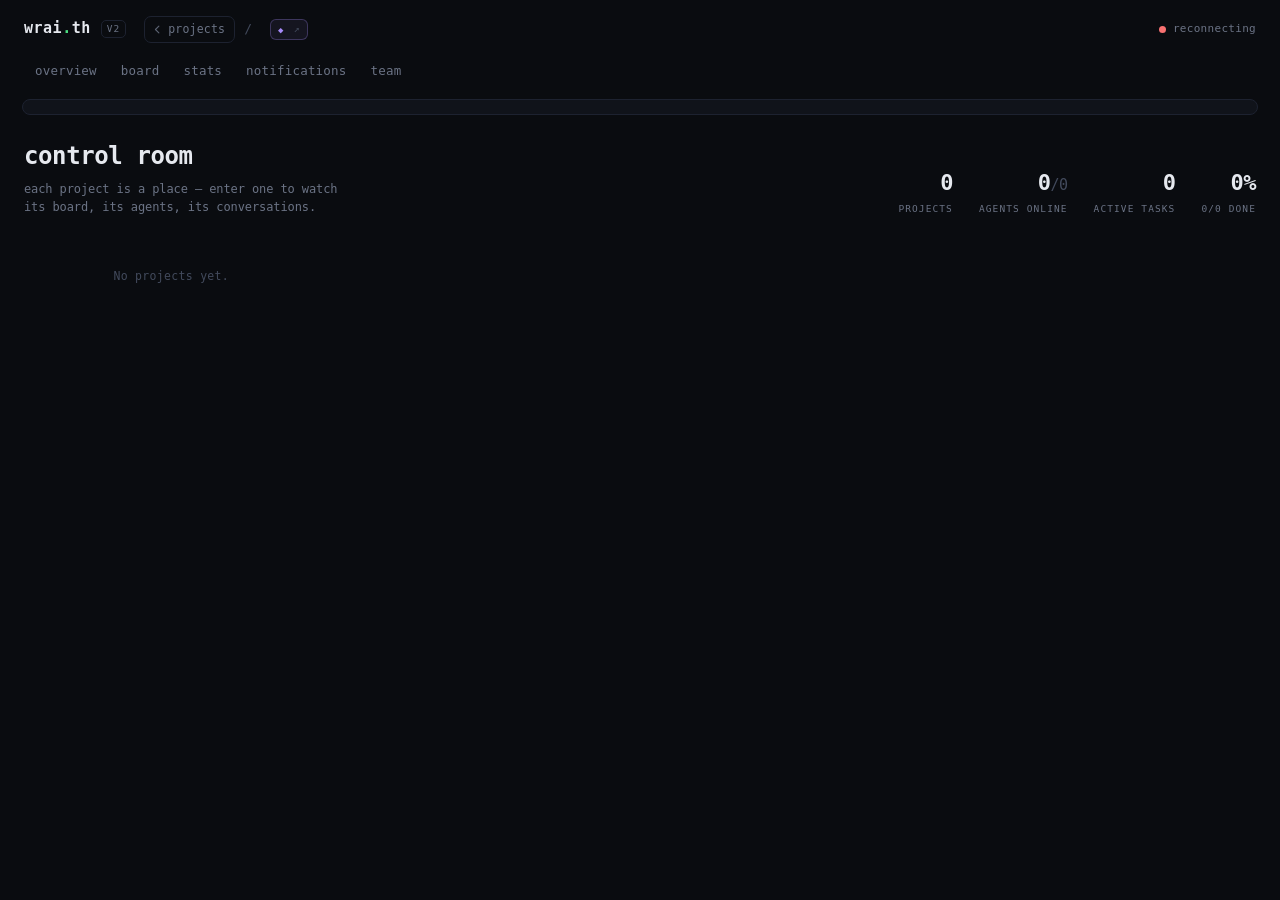
==== internal/web/static/v2/index.html @ 0fec6ef9 "feat(v2): project-as-container nav, Linear status strip & the message cinema (phase 3) Reincarnate t" ====
<!doctype html>
<html lang="en">
<head>
  <meta charset="utf-8" />
  <meta name="viewport" content="width=device-width, initial-scale=1" />
  <title>wrai.th · v2</title>
  <link rel="stylesheet" href="./v2.css" />
</head>
<body data-scope="home">
  <div class="app">
    <!-- Header -->
    <header class="hdr">
      <div class="hdr-left">
        <a class="wordmark-link" href="#/" aria-label="Project home">
          <span class="wordmark">wrai<span class="dot">.</span>th</span>
        </a>
        <span class="ver">v2</span>

        <!-- project identity (project scope only) -->
        <div class="proj-id" id="projId" hidden>
          <a class="back-chip" href="#/" aria-label="Back to all projects">
            <svg viewBox="0 0 16 16" width="11" height="11" aria-hidden="true"><path d="M10 3 5 8l5 5" fill="none" stroke="currentColor" stroke-width="1.6" stroke-linecap="round" stroke-linejoin="round"/></svg>
            projects
          </a>
          <span class="proj-sep" aria-hidden="true">/</span>
          <span class="proj-id-name" id="projIdName"></span>
          <a class="linear-badge" id="projLinearBadge" hidden target="_blank" rel="noopener" title="Mirrored from Linear — open Linear">
            <span class="lin-diamond" aria-hidden="true">◆</span><span class="lin-team" id="projLinearTeam"></span>
            <span class="lin-arrow" aria-hidden="true">↗</span>
          </a>
        </div>
      </div>
      <div class="hdr-right">
        <span class="live" id="liveStatus" data-state="connecting">
          <span class="live-dot"></span><span class="live-label" id="liveLabel">connecting</span>
        </span>
      </div>
    </header>

    <!-- per-project tabs (project scope only) -->
    <nav class="proj-tabs" id="projTabs" hidden aria-label="Project sections">
      <a class="tab" data-route="overview">overview</a>
      <a class="tab" data-route="board">board</a>
      <a class="tab" data-route="stats">stats</a>
      <a class="tab" data-route="notifications">notifications</a>
      <a class="tab tab-team" data-route="team">team<span class="tab-pulse" aria-hidden="true"></span></a>
    </nav>

    <!-- Linear connector strip (mirror project only) -->
    <div class="linear-strip" id="linearStrip" hidden role="status" aria-label="Linear connector status"></div>

    <main class="view" id="view">
      <!-- ============ PROJECT HOME ============ -->
      <section class="page page-home" data-page="home">
        <div class="home-hero">
          <div class="home-hero-text">
            <h1 class="home-title">control room</h1>
            <p class="home-sub">each project is a place — enter one to watch its board, its agents, its conversations.</p>
          </div>
          <div class="home-agg" id="homeAgg" aria-label="All-projects summary"></div>
        </div>
        <div class="bento" id="bento" aria-label="Projects"></div>
      </section>

      <!-- ============ OVERVIEW ============ -->
      <section class="page main" data-page="overview">
        <section class="kpis" id="kpis" aria-label="Key metrics">
          <article class="card kpi" data-skel><span class="kpi-label">tasks done</span><span class="kpi-num">—</span><span class="kpi-sub"></span><svg class="kpi-spark" viewBox="0 0 100 28" preserveAspectRatio="none" aria-hidden="true"></svg></article>
          <article class="card kpi" data-skel><span class="kpi-label">in progress</span><span class="kpi-num">—</span><span class="kpi-sub"></span></article>
          <article class="card kpi" data-skel><span class="kpi-label">blocked</span><span class="kpi-num">—</span><span class="kpi-sub"></span></article>
          <article class="card kpi" data-skel><span class="kpi-label">tokens · 24h</span><span class="kpi-num">—</span><span class="kpi-sub"></span></article>
        </section>

        <section class="card dist" id="dist" aria-label="Status distribution" data-skel>
          <div class="card-head"><span class="card-label">status distribution</span><span class="card-meta" id="distTotal"></span></div>
          <div class="distbar" id="distBar"></div>
          <div class="legend" id="distLegend"></div>
        </section>

        <section class="zone">
          <article class="card load" id="loadCard" aria-label="Agent load" data-skel>
            <div class="card-head"><span class="card-label">agent load</span><span class="card-meta" id="loadMeta"></span></div>
            <div class="load-body" id="loadBody"></div>
          </article>
          <article class="card feed" id="feedCard" aria-label="Activity feed">
            <div class="card-head"><span class="card-label">activity</span><span class="card-meta" id="feedMeta">live</span></div>
            <div class="feed-body" id="feedBody"></div>
          </article>
        </section>
      </section>

      <!-- ============ BOARD ============ -->
      <section class="page" data-page="board" hidden>
        <div class="board-bar">
          <div class="distbar board-dist" id="boardDist" aria-label="Status distribution"></div>
          <div class="board-controls">
            <div class="cycle-filter" id="cycleFilter" hidden></div>
            <span class="board-mode" id="boardMode"></span>
          </div>
        </div>
        <div class="board" id="board" aria-label="Kanban board"></div>
      </section>

      <!-- ============ STATS ============ -->
      <section class="page main" data-page="stats" hidden>
        <div class="stats-head">
          <div class="cycle-filter" id="statsCycleFilter" hidden></div>
        </div>
        <section class="kpis" id="statKpis" aria-label="Key metrics"></section>
        <section class="zone">
          <article class="card" id="cardThroughput" aria-label="Throughput"></article>
          <article class="card" id="cardBurndown" aria-label="Burndown"></article>
        </section>
        <section class="zone">
          <article class="card" id="cardTimeState" aria-label="Time in state"></article>
          <article class="card" id="cardPerAgent" aria-label="Per agent"></article>
        </section>
        <section class="card" id="cardBlocked" aria-label="Currently blocked"></section>
      </section>

      <!-- ============ NOTIFICATIONS ============ -->
      <section class="page main" data-page="notifications" hidden>
        <article class="card" id="rulesCard" aria-label="Notification rules">
          <div class="card-head"><span class="card-label">notification rules</span><span class="card-meta" id="rulesMeta"></span></div>
          <div class="rules-body" id="rulesBody"></div>
        </article>
        <article class="card" id="deliveriesCard" aria-label="Delivery log">
          <div class="card-head"><span class="card-label">delivery log</span><span class="card-meta" id="deliveriesMeta"></span></div>
          <div class="deliveries-body" id="deliveriesBody"></div>
        </article>
      </section>

      <!-- ============ TEAM · MESSAGE CINEMA ============ -->
      <section class="page page-team" data-page="team" hidden>
        <div class="cinema">
          <div class="stage" id="stage" aria-label="Agent constellation">
            <svg class="stage-wires" id="stageWires" aria-hidden="true" preserveAspectRatio="none">
              <defs>
                <filter id="cometGlow" x="-60%" y="-60%" width="220%" height="220%">
                  <feGaussianBlur stdDeviation="2.2" result="b" />
                  <feMerge><feMergeNode in="b" /><feMergeNode in="SourceGraphic" /></feMerge>
                </filter>
              </defs>
              <g class="stage-links" id="stageLinks"></g>
              <g class="stage-pulses" id="stagePulses"></g>
            </svg>
            <div class="stage-nodes" id="stageNodes"></div>
            <div class="stage-captions" id="stageCaptions" aria-hidden="true"></div>
            <div class="stage-empty" id="stageEmpty" hidden></div>
          </div>
          <aside class="transcript" id="transcript" aria-label="Live transcript">
            <div class="card-head">
              <span class="card-label">transcript</span>
              <span class="card-meta" id="transcriptMeta">live</span>
            </div>
            <div class="transcript-body" id="transcriptBody"></div>
          </aside>
        </div>
      </section>
    </main>
  </div>

  <!-- Slide-over (board card detail) -->
  <div class="sheet-scrim" id="sheetScrim" hidden></div>
  <aside class="sheet" id="sheet" hidden aria-label="Task detail" role="dialog" aria-modal="true"></aside>

  <script type="module" src="./v2.js"></script>
</body>
</html>
---- internal/web/static/v2/v2.css ----
:root {
  --bg: #0a0c10;
  --bg-card: #10131a;
  --bg-elev: #161a23;
  --border: #1d2230;
  --border-soft: #171b25;
  --text: #e6e9ef;
  --text-muted: #6b7385;
  --text-dim: #424a5c;
  --accent: #4ade80;
  --accent-dim: #2c5e44;
  --red: #f87171;
  --amber: #fbbf24;
  --blue: #60a5fa;
  --violet: #a78bfa;
  --slate: #3a4252;
  --radius: 10px;
  --radius-sm: 7px;
  --pad: 18px;
  --mono: ui-monospace, "SF Mono", "JetBrains Mono", "Menlo", "Cascadia Code", monospace;
}

* { box-sizing: border-box; }
html, body { margin: 0; padding: 0; }
body {
  background: var(--bg);
  color: var(--text);
  font-family: var(--mono);
  font-size: 13px;
  line-height: 1.45;
  -webkit-font-smoothing: antialiased;
  letter-spacing: -0.1px;
}
button { font-family: inherit; }

.app { max-width: 1320px; margin: 0 auto; padding: 0 22px 64px; }

/* ---------- Header ---------- */
.hdr {
  display: flex; align-items: center; justify-content: space-between;
  gap: 16px; padding: 16px 2px 18px; flex-wrap: wrap;
}
.hdr-left { display: flex; align-items: center; gap: 18px; min-width: 0; }
.wordmark { font-size: 15px; font-weight: 600; letter-spacing: 0.5px; color: var(--text); }
.wordmark .dot { color: var(--accent); }
.ver {
  font-size: 9.5px; letter-spacing: 1px; text-transform: uppercase;
  color: var(--text-muted); border: 1px solid var(--border);
  padding: 1px 5px; border-radius: 5px; margin-left: -8px;
}
.tabs { display: flex; align-items: center; gap: 2px; margin-left: 6px; }
.tab {
  background: none; border: 0; color: var(--text-muted);
  font-size: 12.5px; padding: 5px 11px; border-radius: 7px; cursor: pointer;
  letter-spacing: 0.2px; transition: color .15s, background .15s;
  position: relative; text-decoration: none; display: inline-block;
}
.tab:hover:not(:disabled) { color: var(--text); }
.tab.is-active { color: var(--text); background: var(--bg-elev); box-shadow: inset 0 0 0 1px var(--border); }
.tab.is-soon { color: var(--text-dim); cursor: default; }
.soon {
  font-size: 7.5px; letter-spacing: 0.5px; text-transform: uppercase;
  vertical-align: super; margin-left: 4px; color: var(--text-dim);
  border: 1px solid var(--border-soft); border-radius: 4px; padding: 0 3px;
}
.hdr-right { display: flex; align-items: center; gap: 14px; }
.live { display: inline-flex; align-items: center; gap: 7px; font-size: 11px; color: var(--text-muted); letter-spacing: 0.3px; }
.live-dot { width: 7px; height: 7px; border-radius: 50%; background: var(--text-dim); }
.live[data-state="live"] .live-dot { background: var(--accent); box-shadow: 0 0 0 3px rgba(74,222,128,.14); animation: pulse 2.4s ease-in-out infinite; }
.live[data-state="connecting"] .live-dot { background: var(--amber); }
.live[data-state="down"] .live-dot { background: var(--red); }
@keyframes pulse { 50% { opacity: .55; } }
.proj select {
  background: var(--bg-card); color: var(--text); border: 1px solid var(--border);
  border-radius: 7px; padding: 6px 28px 6px 10px; font-size: 12px; font-family: inherit;
  letter-spacing: 0.2px; cursor: pointer; appearance: none;
  background-image: url("data:image/svg+xml;utf8,<svg xmlns='http://www.w3.org/2000/svg' width='10' height='10' viewBox='0 0 10 10'><path d='M2 3.5L5 6.5L8 3.5' stroke='%236b7385' stroke-width='1.3' fill='none'/></svg>");
  background-repeat: no-repeat; background-position: right 9px center;
}
.proj select:focus { outline: none; border-color: var(--accent-dim); }

/* ---------- Cards / grid ---------- */
.main { display: flex; flex-direction: column; gap: 16px; }
.card {
  background: var(--bg-card); border: 1px solid var(--border);
  border-radius: var(--radius); padding: var(--pad);
}
.card-head { display: flex; align-items: baseline; justify-content: space-between; margin-bottom: 14px; }
.card-label, .kpi-label {
  font-size: 10px; letter-spacing: 1.4px; text-transform: uppercase; color: var(--text-muted);
}
.card-meta { font-size: 10.5px; color: var(--text-dim); letter-spacing: 0.4px; }

.kpis { display: grid; grid-template-columns: repeat(4, 1fr); gap: 14px; }
.kpi { display: flex; flex-direction: column; gap: 6px; position: relative; min-height: 104px; overflow: hidden; }
.kpi-num { font-size: 34px; line-height: 1; font-weight: 600; color: var(--text); letter-spacing: -1px; margin-top: 4px; }
.kpi-sub { font-size: 11px; color: var(--text-muted); letter-spacing: 0.2px; }
.kpi-sub .up { color: var(--accent); }
.kpi-spark { position: absolute; right: 14px; bottom: 14px; width: 86px; height: 26px; opacity: .9; }

/* ---------- Distribution ---------- */
.distbar { display: flex; height: 12px; border-radius: 6px; overflow: hidden; background: var(--bg-elev); }
.distbar i { display: block; height: 100%; transition: width .5s ease; }
.legend { display: flex; flex-wrap: wrap; gap: 16px 22px; margin-top: 16px; }
.legend span { display: inline-flex; align-items: center; gap: 7px; font-size: 11.5px; color: var(--text-muted); }
.legend b { color: var(--text); font-weight: 600; }
.legend .ld { width: 8px; height: 8px; border-radius: 2px; }

/* ---------- Zone ---------- */
.zone { display: grid; grid-template-columns: 1fr 1.05fr; gap: 16px; align-items: start; }

/* Agent load table */
.load-body { display: flex; flex-direction: column; }
.load-row { display: grid; grid-template-columns: 26px 1fr 64px; align-items: center; gap: 11px; padding: 9px 0; border-top: 1px solid var(--border-soft); }
.load-row:first-child { border-top: 0; }
.load-row.idle { opacity: .42; }
.avatar { width: 24px; height: 24px; border-radius: 6px; display: grid; place-items: center; font-size: 11px; font-weight: 600; color: #0a0c10; }
.load-name { min-width: 0; display: flex; flex-direction: column; gap: 4px; }
.load-name .nm { font-size: 12.5px; color: var(--text); white-space: nowrap; overflow: hidden; text-overflow: ellipsis; }
.load-track { height: 5px; border-radius: 3px; background: var(--bg-elev); overflow: hidden; display: flex; }
.load-track i { height: 100%; }
.load-track .b-claim { background: var(--blue); }
.load-track .b-block { background: var(--red); }
.load-stat { text-align: right; font-size: 11px; color: var(--text-muted); }
.load-stat b { color: var(--text); }
.load-stat .blk { color: var(--red); }

/* Activity feed */
.feed-body { display: flex; flex-direction: column; max-height: 460px; overflow-y: auto; scrollbar-width: thin; scrollbar-color: var(--border) transparent; }
.day-head { font-size: 9.5px; letter-spacing: 1.2px; text-transform: uppercase; color: var(--text-dim); padding: 12px 0 6px; position: sticky; top: 0; background: var(--bg-card); }
.day-head:first-child { padding-top: 0; }
.ev-row { display: grid; grid-template-columns: 22px 1fr auto; align-items: center; gap: 10px; padding: 7px 0; }
.ev-disc { width: 20px; height: 20px; border-radius: 50%; display: grid; place-items: center; font-size: 10px; font-weight: 600; color: #0a0c10; }
.ev-text { min-width: 0; font-size: 12px; color: var(--text); overflow: hidden; text-overflow: ellipsis; white-space: nowrap; }
.ev-text .agt { color: var(--text-muted); }
.ev-text .lbl { color: var(--text); }
.ev-kind { color: var(--accent); }
.ev-ts { font-size: 10.5px; color: var(--text-dim); white-space: nowrap; }
.ev-row.flash { animation: flash 1.1s ease; }
@keyframes flash { from { background: rgba(74,222,128,.08); } to { background: transparent; } }

/* ---------- Empty / skeleton ---------- */
.empty { text-align: center; color: var(--text-dim); font-size: 11.5px; padding: 26px 0; letter-spacing: 0.3px; }
[data-skel] .kpi-num, [data-skel] .kpi-sub { color: transparent; }
.skel {
  background: linear-gradient(90deg, var(--bg-elev) 25%, #1c2230 50%, var(--bg-elev) 75%);
  background-size: 200% 100%; border-radius: 5px; animation: shimmer 1.3s linear infinite;
}
@keyframes shimmer { to { background-position: -200% 0; } }

/* ---------- Responsive ---------- */
@media (max-width: 1080px) {
  .kpis { grid-template-columns: repeat(2, 1fr); }
  .zone { grid-template-columns: 1fr; }
}
@media (max-width: 620px) {
  .kpis { grid-template-columns: 1fr; }
  .tabs { display: none; }
}
@media (prefers-reduced-motion: reduce) {
  *, .skel, .live[data-state="live"] .live-dot { animation: none !important; transition: none !important; }
}

/* ============================================================= *
 *  PHASE 2 — shared
 * ============================================================= */
.view { display: block; }
.page[hidden] { display: none; }
.text-dim { color: var(--text-dim); }
.cyc-pill {
  background: var(--bg-card); border: 1px solid var(--border); color: var(--text-muted);
  font-family: inherit; font-size: 11px; padding: 4px 9px; border-radius: 6px; cursor: pointer;
  letter-spacing: .2px; transition: color .15s, border-color .15s, background .15s;
}
.cyc-pill:hover { color: var(--text); border-color: var(--border-soft); }
.cyc-pill.on { color: var(--text); border-color: var(--accent-dim); background: var(--bg-elev); }
.cyc-pill b { color: var(--text-dim); font-weight: 600; margin-left: 2px; }
.cycle-filter { display: flex; flex-wrap: wrap; gap: 6px; }

/* ============================================================= *
 *  BOARD
 * ============================================================= */
.board-bar {
  display: flex; align-items: center; gap: 18px; margin-bottom: 14px; flex-wrap: wrap;
}
.board-dist { flex: 1; min-width: 180px; height: 8px; }
.board-controls { display: flex; align-items: center; gap: 14px; flex-wrap: wrap; }
.board-mode { font-size: 10.5px; color: var(--text-dim); letter-spacing: .3px; display: inline-flex; align-items: center; gap: 6px; }
.ro-dot, .edit-dot { width: 6px; height: 6px; border-radius: 50%; display: inline-block; }
.ro-dot { background: var(--amber); }
.edit-dot { background: var(--accent); }

.board {
  display: grid; grid-auto-flow: column; grid-auto-columns: minmax(220px, 1fr);
  gap: 14px; align-items: start; overflow-x: auto; padding-bottom: 10px;
  scrollbar-width: thin; scrollbar-color: var(--border) transparent;
}
.board-empty { grid-column: 1 / -1; }
.col {
  background: var(--bg-card); border: 1px solid var(--border); border-radius: var(--radius);
  border-top: 2px solid var(--col); padding: 12px 10px 10px; min-height: 120px;
  display: flex; flex-direction: column; gap: 8px;
}
.col-rail { grid-auto-columns: 46px; }
.col-rail.closed {
  min-width: 44px; max-width: 46px; align-items: center; cursor: pointer;
}
.col-rail.closed .col-head { writing-mode: vertical-rl; transform: rotate(180deg); gap: 8px; padding: 4px 0; }
.col-rail.closed .col-cards { display: none; }
.col-head {
  display: flex; align-items: center; gap: 7px; padding: 2px 4px 8px;
  border-bottom: 1px solid var(--border-soft); user-select: none;
}
.col-rail .col-head { cursor: pointer; }
.col-dot { width: 8px; height: 8px; border-radius: 50%; flex: none; }
.col-name { font-size: 11px; letter-spacing: .8px; text-transform: uppercase; color: var(--text); font-weight: 600; }
.col-count { margin-left: auto; font-size: 10.5px; color: var(--text-dim); }
.col-cards { display: flex; flex-direction: column; gap: 8px; min-height: 8px; }
.col-empty { color: var(--text-dim); font-size: 11px; text-align: center; padding: 8px 0; opacity: .5; }
.col.drop { background: var(--bg-elev); box-shadow: inset 0 0 0 1px var(--accent-dim); }

/* cards */
.kcard {
  background: var(--bg-elev); border: 1px solid var(--border);
  border-left: 2px solid var(--text-dim); border-radius: var(--radius-sm);
  padding: 9px 10px; cursor: pointer; position: relative;
  transition: border-color .15s, box-shadow .15s, transform .15s;
  display: flex; flex-direction: column; gap: 6px;
}
.kcard:hover { border-color: var(--border); box-shadow: 0 4px 14px rgba(0,0,0,.32); transform: translateY(-1px); }
.kcard:focus-visible { outline: none; border-color: var(--accent-dim); box-shadow: 0 0 0 1px var(--accent-dim); }
.kcard.p0 { border-left-color: var(--red); }
.kcard.p1 { border-left-color: var(--amber); }
.kcard.p2 { border-left-color: var(--blue); }
.kcard.p3 { border-left-color: var(--text-dim); }
.kcard.is-blocked { box-shadow: inset 2px 0 0 var(--red); }
.kcard-top { display: flex; align-items: center; gap: 6px; }
.kcard-spacer { flex: 1; }
.chip-key, .chip-native {
  font-size: 9.5px; letter-spacing: .4px; padding: 1px 5px; border-radius: 4px;
  font-weight: 600;
}
.chip-key { color: var(--text-muted); background: var(--bg-card); border: 1px solid var(--border); }
.chip-native { color: var(--text-dim); border: 1px solid var(--border-soft); }
.ext-mark { font-size: 11px; color: var(--text-dim); }
.kcard.is-ext:hover .ext-mark { color: var(--accent); }
.kc-avatar {
  width: 20px; height: 20px; border-radius: 5px; display: grid; place-items: center;
  font-size: 10px; font-weight: 600; color: #0a0c10; flex: none;
}
.kc-avatar.sm { width: 16px; height: 16px; font-size: 9px; border-radius: 4px; }
.kcard-title {
  font-size: 12px; line-height: 1.4; color: var(--text);
  display: -webkit-box; -webkit-line-clamp: 2; -webkit-box-orient: vertical; overflow: hidden;
}
.kcard-meta { display: flex; flex-wrap: wrap; align-items: center; gap: 5px; }
.lchip {
  font-size: 9.5px; color: var(--text-muted); background: var(--bg-card);
  border: 1px solid var(--border-soft); padding: 1px 5px; border-radius: 4px;
}
.rollup { font-size: 10px; color: var(--text-muted); letter-spacing: .2px; }
.review-timer { font-size: 10px; color: var(--amber); letter-spacing: .2px; }
.blocked-badge {
  font-size: 9.5px; color: var(--red); display: inline-flex; align-items: center; gap: 4px;
  font-weight: 600; letter-spacing: .3px;
}
.blk-dot {
  width: 6px; height: 6px; border-radius: 50%; background: var(--red);
  box-shadow: 0 0 0 0 rgba(248,113,113,.5); animation: blkpulse 1.6s ease-out infinite;
}
@keyframes blkpulse { 0% { box-shadow: 0 0 0 0 rgba(248,113,113,.5); } 70% { box-shadow: 0 0 0 5px rgba(248,113,113,0); } 100% { box-shadow: 0 0 0 0 rgba(248,113,113,0); } }

/* FLIP + entrance */
.kcard.settling { z-index: 3; box-shadow: 0 8px 22px rgba(0,0,0,.4); }
.kcard.enter { animation: cardIn .28s cubic-bezier(.22,.61,.36,1); }
@keyframes cardIn { from { opacity: 0; transform: translateY(-6px) scale(.98); } to { opacity: 1; transform: none; } }

/* drag */
.kcard.drag-src { opacity: .35; }
.drag-ghost {
  position: fixed; z-index: 200; pointer-events: none; margin: 0;
  box-shadow: 0 12px 30px rgba(0,0,0,.5); transform: rotate(1.5deg);
  border-color: var(--accent-dim);
}

/* quick add */
.quick-add { display: flex; flex-direction: column; gap: 6px; padding: 0 2px 4px; }
.qa-input, .qa-profile, .ra-name, .ra-target, .ra-event, .ra-action, .ra-custom {
  background: var(--bg-card); border: 1px solid var(--border); color: var(--text);
  border-radius: 6px; padding: 6px 8px; font-family: inherit; font-size: 11.5px;
}
.qa-input:focus, .qa-profile:focus { outline: none; border-color: var(--accent-dim); }
.qa-input.qa-error, .ra-name.qa-error { border-color: var(--red); }
.qa-row { display: flex; gap: 6px; }
.qa-profile { flex: 1; min-width: 0; }
.qa-btn {
  background: var(--accent-dim); border: 0; color: var(--accent); font-family: inherit;
  font-size: 11px; font-weight: 600; padding: 5px 12px; border-radius: 6px; cursor: pointer;
  letter-spacing: .3px;
}
.qa-btn:hover { filter: brightness(1.15); }
.qa-btn:disabled { opacity: .5; cursor: default; }

/* ============================================================= *
 *  SLIDE-OVER
 * ============================================================= */
.sheet-scrim {
  position: fixed; inset: 0; background: rgba(5,6,9,.55); opacity: 0;
  transition: opacity .22s ease; z-index: 90;
}
.sheet-scrim.open { opacity: 1; }
.sheet {
  position: fixed; top: 0; right: 0; height: 100dvh; width: min(440px, 92vw);
  background: var(--bg-card); border-left: 1px solid var(--border); z-index: 100;
  transform: translateX(100%); transition: transform .24s cubic-bezier(.22,.61,.36,1);
  overflow-y: auto; scrollbar-width: thin; scrollbar-color: var(--border) transparent;
}
.sheet.open { transform: none; }
.sheet-inner { padding: 20px 22px 40px; }
.sheet-head { display: flex; align-items: flex-start; justify-content: space-between; gap: 10px; margin-bottom: 12px; }
.sheet-chips { display: flex; flex-wrap: wrap; align-items: center; gap: 6px; }
.col-tag { font-size: 10px; display: inline-flex; align-items: center; gap: 5px; letter-spacing: .4px; }
.sheet-close {
  background: none; border: 1px solid var(--border); color: var(--text-muted);
  width: 26px; height: 26px; border-radius: 6px; cursor: pointer; font-size: 12px; flex: none;
}
.sheet-close:hover { color: var(--text); border-color: var(--border-soft); }
.sheet-title { font-size: 16px; line-height: 1.35; margin: 0 0 10px; font-weight: 600; }
.sheet-sub { display: flex; align-items: center; gap: 8px; font-size: 11.5px; color: var(--text-muted); margin-bottom: 14px; flex-wrap: wrap; }
.sheet-link { color: var(--accent); text-decoration: none; }
.sheet-link:hover { text-decoration: underline; }
.sheet-blocked {
  display: flex; align-items: center; gap: 8px; font-size: 11.5px; color: var(--red);
  background: rgba(248,113,113,.08); border: 1px solid rgba(248,113,113,.2);
  border-radius: 7px; padding: 8px 10px; margin-bottom: 14px;
}
.sheet-section { margin-bottom: 18px; }
.sheet-label { font-size: 9.5px; letter-spacing: 1.2px; text-transform: uppercase; color: var(--text-dim); margin-bottom: 8px; }
.sheet-desc {
  font-size: 11.5px; line-height: 1.6; color: var(--text-muted); white-space: pre-wrap;
  max-height: 240px; overflow-y: auto; word-break: break-word;
}
.trail { list-style: none; margin: 0; padding: 0; display: flex; flex-direction: column; gap: 0; }
.trail-row { display: flex; align-items: center; gap: 10px; padding: 5px 0; position: relative; }
.trail-row::before { content: ''; position: absolute; left: 3px; top: 0; bottom: 0; width: 1px; background: var(--border); }
.trail-row:first-child::before { top: 50%; }
.trail-row:last-child::before { bottom: 50%; }
.trail-dot { width: 7px; height: 7px; border-radius: 50%; z-index: 1; flex: none; }
.trail-k { font-size: 11px; color: var(--text); width: 78px; }
.trail-v { font-size: 10.5px; color: var(--text-dim); }
.trail-row.blk .trail-k { color: var(--red); }
.note { padding: 8px 0; border-top: 1px solid var(--border-soft); }
.note:first-child { border-top: 0; }
.note-head { display: flex; align-items: center; gap: 7px; font-size: 11px; color: var(--text-muted); margin-bottom: 4px; }
.note-ts { margin-left: auto; color: var(--text-dim); font-size: 10px; }
.note-body { font-size: 11.5px; color: var(--text); line-height: 1.5; white-space: pre-wrap; word-break: break-word; }

/* ============================================================= *
 *  STATS
 * ============================================================= */
.stats-head { display: flex; justify-content: flex-end; }
.stats-head:empty { display: none; }
.chart-wrap { min-height: 60px; }
.chart-svg { width: 100%; height: auto; display: block; }
.chart-svg .grid { stroke: var(--border-soft); stroke-width: 1; }
.chart-svg .ax { fill: var(--text-dim); font-size: 9px; font-family: var(--mono); }
.chart-svg .ax.mid { text-anchor: middle; }
.chart-svg .draw { stroke-dasharray: 1200; stroke-dashoffset: 1200; animation: draw 1s ease-out forwards; }
@keyframes draw { to { stroke-dashoffset: 0; } }
.chart-legend { margin-top: 8px; gap: 8px 18px; }
.tbl-toggle {
  background: none; border: 1px solid var(--border); color: var(--text-dim);
  font-family: inherit; font-size: 9.5px; letter-spacing: .4px; padding: 1px 6px;
  border-radius: 4px; cursor: pointer; margin-left: 8px; text-transform: uppercase;
}
.tbl-toggle:hover, .tbl-toggle[aria-pressed="true"] { color: var(--text); border-color: var(--border-soft); }
.stack-bar { display: flex; height: 16px; border-radius: 5px; overflow: hidden; background: var(--bg-elev); margin-bottom: 14px; }
.stack-bar i { height: 100%; }
.bars { display: flex; flex-direction: column; }
.bar-row { display: grid; grid-template-columns: 18px 88px 1fr 76px; align-items: center; gap: 9px; padding: 6px 0; border-top: 1px solid var(--border-soft); }
.bar-row:first-child { border-top: 0; }
.avatar.sm { width: 18px; height: 18px; font-size: 9px; border-radius: 4px; }
.bar-name { font-size: 11.5px; color: var(--text); white-space: nowrap; overflow: hidden; text-overflow: ellipsis; }
.bar-track { height: 6px; border-radius: 3px; background: var(--bg-elev); overflow: hidden; }
.bar-track i { display: block; height: 100%; background: var(--accent); transition: width .5s ease; }
.bar-val { text-align: right; font-size: 11px; color: var(--text-muted); }
.dtable { width: 100%; border-collapse: collapse; font-size: 11px; }
.dtable th { text-align: left; color: var(--text-dim); font-weight: 500; padding: 5px 8px; border-bottom: 1px solid var(--border); letter-spacing: .3px; }
.dtable td { padding: 5px 8px; border-bottom: 1px solid var(--border-soft); color: var(--text-muted); }
.dtable td:first-child, .deliveries th:first-child { width: 22px; }
.blocked-list { display: flex; flex-direction: column; }
.blocked-row { display: flex; align-items: center; gap: 9px; padding: 7px 0; border-top: 1px solid var(--border-soft); }
.blocked-row:first-child { border-top: 0; }
.blocked-title { flex: 1; min-width: 0; font-size: 11.5px; color: var(--text); white-space: nowrap; overflow: hidden; text-overflow: ellipsis; }
.blocked-since { font-size: 10.5px; color: var(--red); }

/* ============================================================= *
 *  NOTIFICATIONS
 * ============================================================= */
.rules-body { display: flex; flex-direction: column; }
.rule-cols { display: grid; grid-template-columns: 44px 1fr auto; gap: 10px; font-size: 9px; letter-spacing: 1px; text-transform: uppercase; color: var(--text-dim); padding: 0 0 8px; }
.rule-cols span:first-child { grid-column: 1 / 2; }
.rule-row { display: grid; grid-template-columns: 44px 1fr auto; align-items: center; gap: 10px; padding: 9px 0; border-top: 1px solid var(--border-soft); }
.rule-main { min-width: 0; }
.rule-name { font-size: 12px; color: var(--text); display: block; margin-bottom: 3px; white-space: nowrap; overflow: hidden; text-overflow: ellipsis; }
.rule-fields { display: flex; align-items: center; gap: 7px; font-size: 11px; flex-wrap: wrap; }
.rule-event { color: var(--text-muted); }
.rule-arrow { color: var(--text-dim); }
.rule-action { font-weight: 600; }
.act-message { color: var(--accent); }
.act-webhook { color: var(--blue); }
.act-slack { color: var(--violet); }
.rule-target { color: var(--text-muted); }
.rule-actions { display: flex; gap: 6px; }
.mini { background: none; border: 1px solid var(--border); color: var(--text-muted); font-family: inherit; font-size: 10px; padding: 3px 8px; border-radius: 5px; cursor: pointer; }
.mini:hover { color: var(--text); border-color: var(--border-soft); }
.mini.danger:hover { color: var(--red); border-color: rgba(248,113,113,.3); }
.switch {
  width: 34px; height: 18px; border-radius: 10px; background: var(--bg-elev);
  border: 1px solid var(--border); position: relative; cursor: pointer; padding: 0; transition: background .18s, border-color .18s;
}
.switch .knob { position: absolute; top: 1px; left: 1px; width: 14px; height: 14px; border-radius: 50%; background: var(--text-dim); transition: transform .18s, background .18s; }
.switch.on { background: var(--accent-dim); border-color: var(--accent-dim); }
.switch.on .knob { transform: translateX(16px); background: var(--accent); }
.rule-payload { grid-column: 1 / -1; margin-top: 8px; }
.payload-head { font-size: 10.5px; color: var(--text-muted); display: flex; align-items: center; gap: 7px; margin-bottom: 6px; }
.payload-pre { background: var(--bg); border: 1px solid var(--border); border-radius: 7px; padding: 10px 12px; font-size: 10.5px; color: var(--text-muted); overflow-x: auto; margin: 0; line-height: 1.5; }
.odot { width: 8px; height: 8px; border-radius: 50%; display: inline-block; background: var(--text-dim); flex: none; }
.odot.ok { background: var(--accent); }
.odot.failed { background: var(--red); }
.odot.dryrun { background: var(--amber); }
.rule-add { display: grid; grid-template-columns: 1fr 1fr 1fr 1fr auto; gap: 7px; padding: 12px 0 2px; border-top: 1px solid var(--border); margin-top: 4px; }
.deliveries-body { overflow-x: auto; }
.deliveries td { white-space: nowrap; }

/* ============================================================= *
 *  RESPONSIVE (phase 2)
 * ============================================================= */
@media (max-width: 1080px) {
  .board { grid-auto-columns: minmax(200px, 78vw); }
  .rule-add { grid-template-columns: 1fr 1fr; }
}
@media (max-width: 620px) {
  .tabs { display: flex; gap: 0; }
  .tab { padding: 5px 7px; font-size: 11.5px; }
  .board-bar { flex-direction: column; align-items: stretch; }
}

/* ============================================================= *
 *  PHASE 3 — project = container
 * ============================================================= */

/* ---------- header: identity + back chip + linear badge ---------- */
.wordmark-link { text-decoration: none; display: inline-flex; }
.wordmark-link:focus-visible { outline: 2px solid var(--accent-dim); outline-offset: 3px; border-radius: 5px; }
.proj-id { display: inline-flex; align-items: center; gap: 9px; min-width: 0; }
.back-chip {
  display: inline-flex; align-items: center; gap: 5px; text-decoration: none;
  color: var(--text-muted); font-size: 11.5px; letter-spacing: .2px;
  border: 1px solid var(--border); border-radius: 7px; padding: 4px 9px 4px 7px;
  transition: color .15s, border-color .15s, background .15s;
}
.back-chip:hover { color: var(--text); border-color: var(--border-soft); background: var(--bg-elev); }
.back-chip svg { display: block; opacity: .85; }
.proj-sep { color: var(--text-dim); font-size: 13px; }
.proj-id-name {
  font-size: 14px; font-weight: 600; color: var(--text); letter-spacing: .2px;
  white-space: nowrap; overflow: hidden; text-overflow: ellipsis; max-width: 38vw;
}
.linear-badge {
  display: inline-flex; align-items: center; gap: 5px; text-decoration: none;
  font-size: 10.5px; letter-spacing: .5px; color: var(--violet);
  border: 1px solid rgba(167,139,250,.28); background: rgba(167,139,250,.07);
  border-radius: 6px; padding: 2px 7px; transition: background .15s, border-color .15s;
}
.linear-badge:hover { background: rgba(167,139,250,.14); border-color: rgba(167,139,250,.45); }
.lin-diamond { color: var(--violet); font-size: 9px; transform: translateY(.5px); }
.lin-arrow { color: var(--text-dim); font-size: 10px; }
.linear-badge:hover .lin-arrow { color: var(--violet); }

/* ---------- per-project tabs ---------- */
.proj-tabs {
  display: flex; align-items: center; gap: 2px; flex-wrap: wrap;
  padding: 0 2px 14px; margin-top: -4px;
}
.proj-tabs .tab { text-transform: none; }
.tab-team { position: relative; }
.tab-pulse {
  position: absolute; top: 3px; right: 4px; width: 6px; height: 6px; border-radius: 50%;
  background: var(--accent); opacity: 0; transform: scale(.4); transition: opacity .2s;
}
.tab-team.has-traffic .tab-pulse { opacity: 1; transform: scale(1); }
.tab-team.pulsing .tab-pulse { animation: tabPulse 1.4s ease-out 2; }
@keyframes tabPulse {
  0% { box-shadow: 0 0 0 0 rgba(74,222,128,.5); }
  70% { box-shadow: 0 0 0 6px rgba(74,222,128,0); }
  100% { box-shadow: 0 0 0 0 rgba(74,222,128,0); }
}

/* ---------- linear connector strip ---------- */
.linear-strip {
  display: flex; align-items: center; gap: 8px; flex-wrap: wrap;
  font-size: 11px; letter-spacing: .3px; color: var(--text-muted);
  border: 1px solid var(--border); border-radius: 8px;
  padding: 7px 12px; margin-bottom: 16px; background: var(--bg-card);
}
.linear-strip[data-state="stale"] { border-color: rgba(251,191,36,.32); background: rgba(251,191,36,.05); }
.ls-mirror { display: inline-flex; align-items: center; gap: 5px; color: var(--violet); font-weight: 600; letter-spacing: .6px; text-transform: uppercase; font-size: 10px; }
.ls-team { color: var(--text); font-weight: 600; }
.ls-cycle { color: var(--text); }
.ls-sep { color: var(--text-dim); }
.ls-poll, .ls-quiet { color: var(--text-muted); }
.ls-sync { display: inline-flex; align-items: center; gap: 6px; color: var(--text-muted); }
.ls-ago { color: var(--text); font-variant-numeric: tabular-nums; }
.ls-pip { width: 6px; height: 6px; border-radius: 50%; background: var(--accent); box-shadow: 0 0 0 3px rgba(74,222,128,.13); animation: pulse 2.4s ease-in-out infinite; }
.ls-sync.stale { color: var(--amber); }
.ls-warn { color: var(--amber); font-size: 9px; }
.ls-fail { color: var(--red); }

/* ---------- project home / bento ---------- */
.page-home { display: flex; flex-direction: column; gap: 22px; }
.home-hero {
  display: flex; align-items: flex-end; justify-content: space-between;
  gap: 22px; flex-wrap: wrap; padding: 8px 2px 4px;
}
.home-title { font-size: 24px; font-weight: 600; letter-spacing: -.4px; margin: 0; color: var(--text); }
.home-sub { margin: 6px 0 0; font-size: 12px; color: var(--text-muted); max-width: 46ch; line-height: 1.5; }
.home-agg { display: flex; gap: 26px; flex-wrap: wrap; }
.agg-stat { display: flex; flex-direction: column; gap: 3px; align-items: flex-end; }
.agg-num { font-size: 22px; font-weight: 600; color: var(--text); letter-spacing: -.5px; font-variant-numeric: tabular-nums; }
.agg-num .of { color: var(--text-dim); font-weight: 400; font-size: 15px; }
.agg-label { font-size: 9.5px; letter-spacing: 1.1px; text-transform: uppercase; color: var(--text-muted); }

.bento {
  display: grid; grid-template-columns: repeat(auto-fill, minmax(260px, 1fr));
  gap: 14px;
}
.proj-card {
  display: flex; flex-direction: column; gap: 12px; text-decoration: none;
  background: var(--bg-card); border: 1px solid var(--border); border-radius: var(--radius);
  padding: 16px 16px 14px; min-height: 132px; position: relative; overflow: hidden;
  transition: border-color .16s, transform .16s, box-shadow .16s;
}
.proj-card::before {
  content: ''; position: absolute; left: 0; top: 0; bottom: 0; width: 2px;
  background: var(--text-dim); opacity: .5; transition: opacity .16s, background .16s;
}
.proj-card:hover { border-color: var(--border-soft); transform: translateY(-2px); box-shadow: 0 10px 28px rgba(0,0,0,.35); }
.proj-card:hover::before { opacity: 1; }
.proj-card:focus-visible { outline: none; border-color: var(--accent-dim); box-shadow: 0 0 0 1px var(--accent-dim); }
.proj-card.is-live::before { background: var(--accent); opacity: .9; }
.proj-card.is-mirror { grid-column: span 2; border-color: rgba(167,139,250,.22); }
.proj-card.is-mirror::before { background: var(--violet); }
.proj-card.flash { animation: cardFlash 1.2s ease; }
@keyframes cardFlash { from { background: rgba(74,222,128,.07); } to { background: var(--bg-card); } }
.pc-top { display: flex; align-items: center; justify-content: space-between; gap: 8px; }
.pc-name { font-size: 15px; font-weight: 600; color: var(--text); letter-spacing: .2px; white-space: nowrap; overflow: hidden; text-overflow: ellipsis; }
.pc-linear {
  display: inline-flex; align-items: center; gap: 4px; flex: none; text-decoration: none;
  font-size: 9.5px; letter-spacing: .5px; color: var(--violet);
  border: 1px solid rgba(167,139,250,.28); background: rgba(167,139,250,.07);
  border-radius: 5px; padding: 1px 6px;
}
.pc-linear:hover { background: rgba(167,139,250,.16); }
.pc-agents { display: flex; align-items: center; gap: 7px; font-size: 11.5px; color: var(--text-muted); }
.pc-dot { width: 7px; height: 7px; border-radius: 50%; background: var(--text-dim); flex: none; }
.pc-dot.on { background: var(--accent); box-shadow: 0 0 0 3px rgba(74,222,128,.14); animation: pulse 2.6s ease-in-out infinite; }
.pc-agents-sub { color: var(--text-dim); }
.pc-bar { height: 6px; border-radius: 3px; background: var(--bg-elev); overflow: hidden; }
.pc-bar i { display: block; height: 100%; background: var(--accent); transition: width .5s ease; }
.pc-foot { display: flex; align-items: baseline; justify-content: space-between; gap: 8px; margin-top: auto; }
.pc-foot-tasks { font-size: 12px; color: var(--text); font-variant-numeric: tabular-nums; }
.pc-foot-tasks .of { color: var(--text-dim); }
.pc-foot-meta { font-size: 10.5px; color: var(--text-muted); letter-spacing: .2px; }
.skel-card { min-height: 132px; border: 1px solid var(--border); border-radius: var(--radius); background: var(--bg-card); }
.skel-card::after { content: ''; display: block; height: 100%; }

/* ============================================================= *
 *  PHASE 3 — THE MESSAGE CINEMA
 * ============================================================= */
.cinema { display: grid; grid-template-columns: 1fr 308px; gap: 16px; align-items: stretch; }
.stage {
  position: relative; min-height: 560px; height: calc(100dvh - 220px);
  background:
    radial-gradient(120% 90% at 50% 8%, rgba(96,165,250,.05), transparent 60%),
    radial-gradient(100% 80% at 50% 100%, rgba(74,222,128,.04), transparent 55%),
    var(--bg-card);
  border: 1px solid var(--border); border-radius: var(--radius); overflow: hidden;
}
.stage-wires { position: absolute; inset: 0; width: 100%; height: 100%; pointer-events: none; }
.org-link { fill: none; stroke: var(--border); stroke-width: 1; opacity: .5; }
.pulse-wire { fill: none; stroke-width: 2; stroke-linecap: round; }
.pulse-comet { mix-blend-mode: screen; }

.stage-nodes, .stage-captions { position: absolute; inset: 0; pointer-events: none; }
.agent-node {
  /* anchored so the AVATAR CENTRE (≈20px below the node top) sits exactly on the
     constellation point — that's where comets land and captions float from */
  position: absolute; transform: translate(-50%, -20px);
  display: flex; flex-direction: column; align-items: center; gap: 7px;
  width: 92px; pointer-events: auto; --heat: 0;
}
.agent-node:focus-visible { outline: none; }
.agent-node:focus-visible .an-avatar { box-shadow: 0 0 0 2px var(--accent-dim); }
.an-orbit, .an-heat {
  position: absolute; top: 0; left: 50%; width: 44px; height: 44px;
  transform: translate(-50%, -2px); border-radius: 50%; pointer-events: none;
}
/* heat ring — intensity scales with messages in the last hour */
.an-heat {
  border: 1.5px solid var(--c);
  opacity: calc(.12 + var(--heat) * .68);
  box-shadow: 0 0 calc(4px + var(--heat) * 16px) color-mix(in srgb, var(--c) 55%, transparent);
  transition: opacity .5s ease, box-shadow .5s ease;
}
.an-orbit { border: 1px solid var(--border); opacity: .4; transform: translate(-50%, -2px) scale(1.32); }
.an-avatar {
  position: relative; width: 40px; height: 40px; border-radius: 50%;
  display: grid; place-items: center; font-size: 14px; font-weight: 600; color: #0a0c10;
  background: var(--c); z-index: 1;
  box-shadow: 0 2px 10px rgba(0,0,0,.4);
}
.an-status {
  position: absolute; right: -1px; bottom: -1px; width: 11px; height: 11px; border-radius: 50%;
  background: var(--text-dim); border: 2px solid var(--bg-card);
}
.agent-node[data-state="online"] .an-status { background: var(--accent); }
.agent-node[data-state="active"] .an-status { background: var(--blue); animation: breathe 2s ease-in-out infinite; }
.agent-node[data-state="idle"] .an-status { background: var(--text-dim); animation: breathe 3.6s ease-in-out infinite; }
@keyframes breathe { 0%,100% { opacity: 1; } 50% { opacity: .35; } }
.an-label { display: flex; flex-direction: column; align-items: center; gap: 1px; max-width: 92px; }
.an-name { font-size: 11px; color: var(--text); font-weight: 600; white-space: nowrap; overflow: hidden; text-overflow: ellipsis; max-width: 92px; }
.an-role { font-size: 9px; color: var(--text-muted); letter-spacing: .3px; white-space: nowrap; overflow: hidden; text-overflow: ellipsis; max-width: 92px; }
.agent-node.ping .an-avatar { animation: nodePing .6s ease-out; }
@keyframes nodePing {
  0% { box-shadow: 0 0 0 0 color-mix(in srgb, var(--c) 60%, transparent), 0 2px 10px rgba(0,0,0,.4); }
  60% { box-shadow: 0 0 0 9px transparent, 0 2px 10px rgba(0,0,0,.4); }
  100% { box-shadow: 0 0 0 0 transparent, 0 2px 10px rgba(0,0,0,.4); }
}

.stage-caption {
  position: absolute; transform: translate(-50%, calc(-50% - 38px));
  max-width: 180px; font-size: 10.5px; line-height: 1.4; color: var(--text);
  background: rgba(10,12,16,.82); border: 1px solid var(--border-soft);
  border-radius: 6px; padding: 4px 8px; text-align: center;
  white-space: nowrap; overflow: hidden; text-overflow: ellipsis;
  animation: capIn .3s ease, capOut .5s ease 2.1s forwards;
}
@keyframes capIn { from { opacity: 0; transform: translate(-50%, calc(-50% - 28px)); } to { opacity: 1; transform: translate(-50%, calc(-50% - 38px)); } }
@keyframes capOut { to { opacity: 0; transform: translate(-50%, calc(-50% - 48px)); } }

.stage-empty {
  position: absolute; inset: 0; display: flex; flex-direction: column; gap: 6px;
  align-items: center; justify-content: center; text-align: center; pointer-events: none;
}
/* when agents exist but it's quiet, drop the hint to the base so the
   constellation stays the hero */
.stage-empty[data-kind="silent"] { justify-content: flex-end; padding-bottom: 26px; }
.se-title { font-size: 13px; color: var(--text-muted); letter-spacing: .3px; }
.se-sub { font-size: 11px; color: var(--text-dim); }

/* transcript column */
.transcript { display: flex; flex-direction: column; background: var(--bg-card); border: 1px solid var(--border); border-radius: var(--radius); padding: var(--pad); min-width: 0; }
.transcript-body { display: flex; flex-direction: column; overflow-y: auto; scrollbar-width: thin; scrollbar-color: var(--border) transparent; }
.tr-row { display: grid; grid-template-columns: auto 1fr auto; align-items: center; gap: 9px; padding: 8px 0; border-top: 1px solid var(--border-soft); }
.tr-row:first-child { border-top: 0; }
.tr-row.flash { animation: flash 1.1s ease; }
.tr-discs { display: inline-flex; align-items: center; gap: 4px; }
.tr-disc { width: 18px; height: 18px; border-radius: 50%; display: grid; place-items: center; font-size: 9px; font-weight: 600; color: #0a0c10; flex: none; }
.tr-arrow { color: var(--text-dim); font-size: 10px; }
.tr-line { min-width: 0; font-size: 11.5px; color: var(--text); white-space: nowrap; overflow: hidden; text-overflow: ellipsis; }
.tr-ts { font-size: 10px; color: var(--text-dim); white-space: nowrap; font-variant-numeric: tabular-nums; }

/* ---------- phase 3 responsive ---------- */
@media (max-width: 1080px) {
  .cinema { grid-template-columns: 1fr; }
  .stage { height: 460px; min-height: 420px; }
  .transcript { max-height: 360px; }
  .proj-card.is-mirror { grid-column: span 1; }
  .home-hero { align-items: flex-start; }
}
@media (max-width: 620px) {
  .bento { grid-template-columns: 1fr; }
  .proj-id-name { max-width: 42vw; }
  .home-agg { gap: 16px; }
  .agg-num { font-size: 18px; }
}
@media (prefers-reduced-motion: reduce) {
  .stage-caption { animation: none; }
  .pc-dot.on, .ls-pip { animation: none; }
}
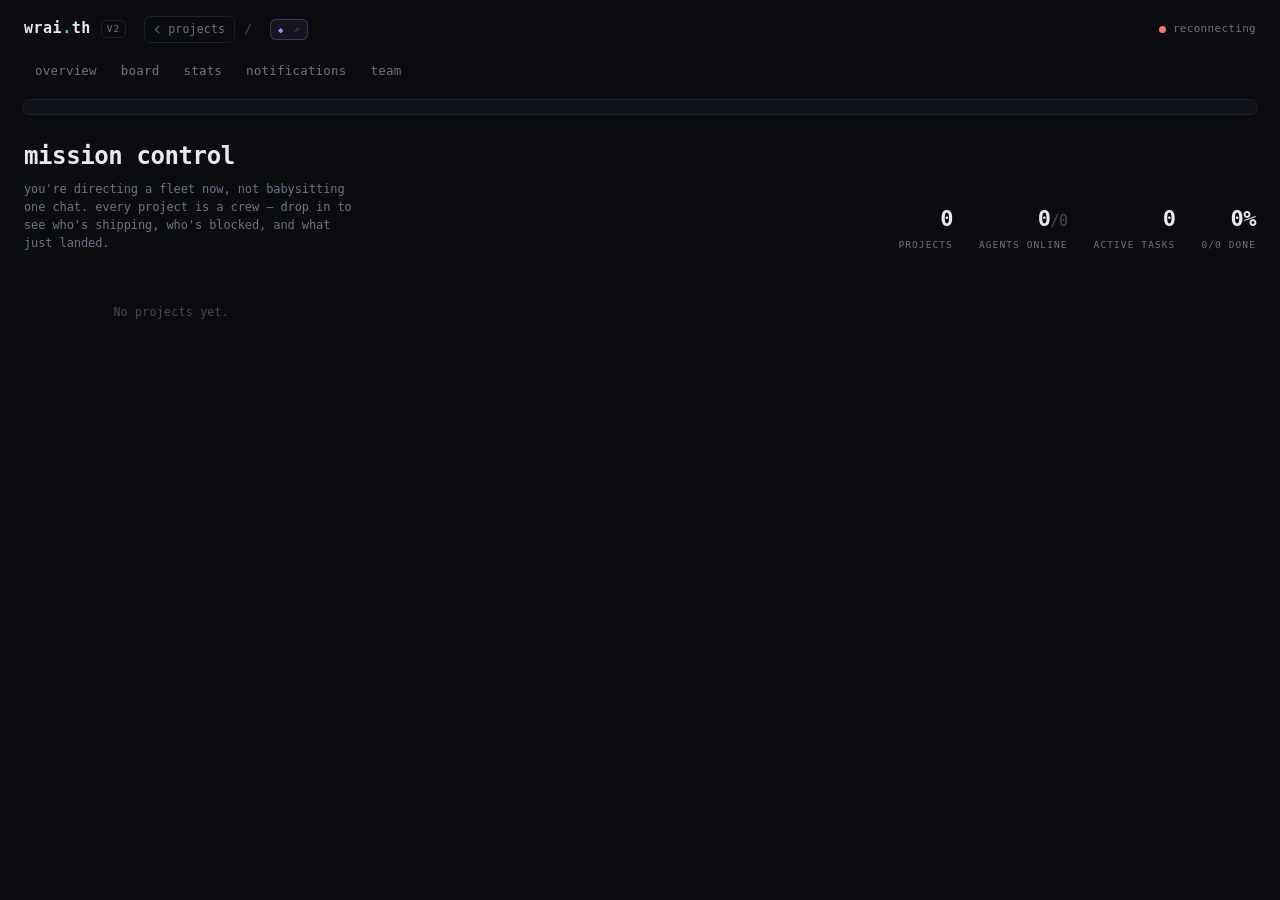
==== commit d5e4ff79: "feat(v2): command layer — dependencies, force-transition, audit trail (#48) * feat(v2): command laye" ====
--- a/internal/web/static/v2/index.html
+++ b/internal/web/static/v2/index.html
@@ -54,8 +54,8 @@
       <section class="page page-home" data-page="home">
         <div class="home-hero">
           <div class="home-hero-text">
-            <h1 class="home-title">control room</h1>
-            <p class="home-sub">each project is a place — enter one to watch its board, its agents, its conversations.</p>
+            <h1 class="home-title">mission control</h1>
+            <p class="home-sub">you're directing a fleet now, not babysitting one chat. every project is a crew — drop in to see who's shipping, who's blocked, and what just landed.</p>
           </div>
           <div class="home-agg" id="homeAgg" aria-label="All-projects summary"></div>
         </div>
--- a/internal/web/static/v2/v2.css
+++ b/internal/web/static/v2/v2.css
@@ -689,3 +689,99 @@
   .stage-caption { animation: none; }
   .pc-dot.on, .ls-pip { animation: none; }
 }
+
+/* Custom agent avatars (photo/gif/meme) + the agent sheet editor */
+.an-img { position: absolute; inset: 0; width: 100%; height: 100%; object-fit: cover; border-radius: inherit; }
+.an-avatar { position: relative; overflow: visible; }
+.an-avatar .an-img { overflow: hidden; }
+.agent-sheet { padding: 22px; display: flex; flex-direction: column; gap: 14px; font-family: var(--mono, ui-monospace, monospace); }
+.as-head { display: flex; gap: 14px; align-items: center; }
+.as-head h2 { margin: 0; font-size: 16px; }
+.as-avatar { width: 52px; height: 52px; border-radius: 50%; display: inline-flex; align-items: center; justify-content: center; background: var(--c, #333); font-size: 20px; flex: none; position: relative; }
+.as-role, .as-desc { color: var(--muted, #6b7385); font-size: 12px; margin: 2px 0 0; }
+.as-field { display: flex; flex-direction: column; gap: 6px; font-size: 11px; color: var(--muted, #6b7385); text-transform: uppercase; letter-spacing: .06em; }
+.as-field input { background: #0a0c10; border: 1px solid var(--border, #1d2230); border-radius: 7px; padding: 9px 11px; color: var(--text, #e6e9ef); font: inherit; text-transform: none; letter-spacing: 0; }
+.as-field input:focus-visible { outline: none; border-color: var(--accent, #4ade80); }
+.as-preview img { max-width: 120px; max-height: 120px; border-radius: 10px; border: 1px solid var(--border, #1d2230); object-fit: cover; }
+.as-preview { color: var(--muted, #6b7385); font-size: 12px; }
+.as-actions { display: flex; gap: 10px; align-items: center; }
+.as-actions button { background: #161a23; border: 1px solid var(--border, #1d2230); border-radius: 7px; padding: 7px 14px; color: var(--text, #e6e9ef); font: inherit; font-size: 12px; cursor: pointer; }
+.as-actions .as-save { border-color: var(--accent, #4ade80); color: var(--accent, #4ade80); }
+.as-actions button:hover { background: #1b2029; }
+.as-status { font-size: 12px; color: var(--muted, #6b7385); }
+
+/* ============================================================= *
+ *  Command layer — dependency chip, command panel, audit trail
+ * ============================================================= */
+
+/* dependency chip on board cards */
+.dep-chip {
+  display: inline-flex; align-items: center; gap: 3px;
+  font-size: 10px; color: var(--amber);
+  border: 1px solid color-mix(in srgb, var(--amber) 35%, transparent);
+  background: color-mix(in srgb, var(--amber) 10%, transparent);
+  padding: 1px 5px; border-radius: 5px;
+}
+
+/* command panel inside the task sheet */
+.sheet-section.command { border-top: 1px solid var(--border-soft); padding-top: 16px; }
+.cmd-block { margin-bottom: 14px; }
+.cmd-h {
+  font-size: 10px; letter-spacing: 0.6px; text-transform: uppercase;
+  color: var(--text-muted); margin-bottom: 6px;
+}
+.cmd-row { display: flex; gap: 8px; align-items: center; }
+.cmd-input {
+  flex: 1; min-width: 0; min-height: 36px;
+  background: var(--bg-card); color: var(--text);
+  border: 1px solid var(--border); border-radius: 6px;
+  font-family: inherit; font-size: 12px; padding: 6px 9px;
+}
+.cmd-input:focus-visible { outline: none; border-color: var(--accent-dim); box-shadow: 0 0 0 2px color-mix(in srgb, var(--accent) 25%, transparent); }
+.force-reason { margin-top: 8px; width: 100%; }
+.cmd-btn {
+  min-height: 36px; padding: 0 14px;
+  background: var(--bg-elev); color: var(--text);
+  border: 1px solid var(--border); border-radius: 6px;
+  font-family: inherit; font-size: 12px; font-weight: 600; cursor: pointer;
+  transition: background .15s, border-color .15s;
+}
+.cmd-btn:hover { background: #1b2029; border-color: var(--accent-dim); }
+.cmd-btn:focus-visible { outline: 2px solid var(--accent); outline-offset: 2px; }
+
+.dep-list { list-style: none; margin: 0 0 8px; padding: 0; display: flex; flex-direction: column; gap: 5px; }
+.dep-row { display: flex; align-items: center; gap: 8px; font-size: 12px; color: var(--text); }
+.dep-empty { font-size: 12px; color: var(--text-dim); font-style: italic; }
+.dep-stat { width: 8px; height: 8px; border-radius: 50%; flex-shrink: 0; }
+.dep-stat.ok { background: var(--accent); }
+.dep-stat.open { background: var(--amber); }
+.dep-name { flex: 1; min-width: 0; overflow: hidden; text-overflow: ellipsis; white-space: nowrap; }
+.dep-del {
+  display: inline-flex; align-items: center; justify-content: center;
+  width: 24px; height: 24px; flex-shrink: 0;
+  background: none; border: 0; color: var(--text-dim);
+  cursor: pointer; border-radius: 5px; font-size: 12px;
+}
+.dep-del:hover { color: var(--red); background: color-mix(in srgb, var(--red) 12%, transparent); }
+.dep-del:focus-visible { outline: 2px solid var(--accent); outline-offset: 1px; }
+
+.cmd-msg { font-size: 11px; min-height: 14px; }
+.cmd-msg[data-kind="ok"] { color: var(--accent); }
+.cmd-msg[data-kind="err"] { color: var(--red); }
+
+/* audit trail */
+.sheet-audit { display: flex; flex-direction: column; gap: 7px; }
+.audit-row { display: flex; align-items: baseline; gap: 8px; font-size: 11.5px; flex-wrap: wrap; }
+.audit-act { color: var(--text); font-weight: 600; }
+.audit-sum { color: var(--text-muted); }
+.audit-reason { color: var(--text-dim); font-style: italic; flex-basis: 100%; }
+.audit-ts { margin-left: auto; color: var(--text-dim); font-size: 10.5px; white-space: nowrap; }
+
+/* ---- folded-in a11y / touch pass on existing controls ---- */
+.cyc-pill:focus-visible,
+.qa-btn:focus-visible,
+.mini:focus-visible,
+.tbl-toggle:focus-visible,
+.sheet-close:focus-visible {
+  outline: 2px solid var(--accent); outline-offset: 2px;
+}
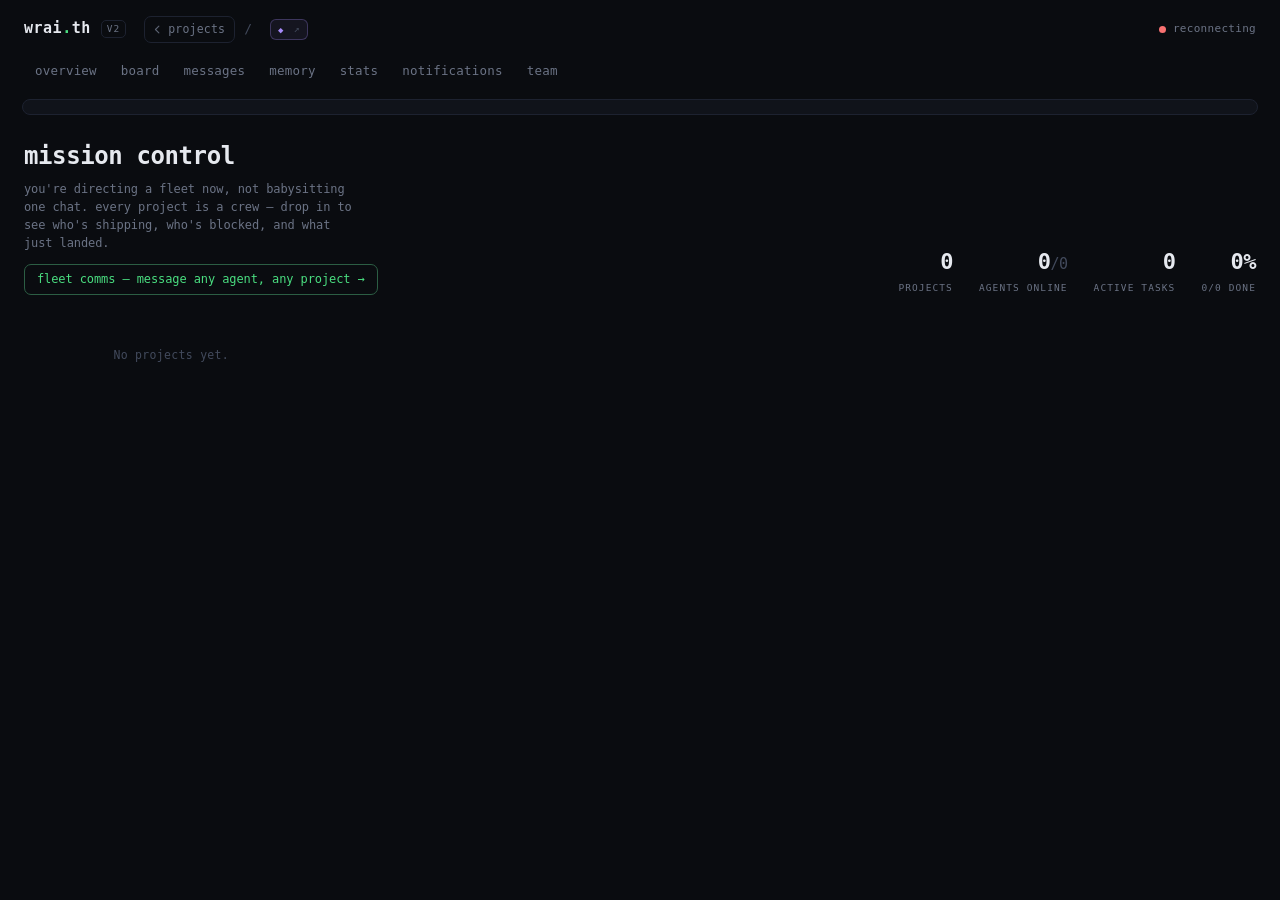
==== commit 999fdffb: "Merge remote-tracking branch 'origin/main' into feat/v2-memory-messages # Conflicts: #	internal/web/" ====
--- a/internal/web/static/v2/index.html
+++ b/internal/web/static/v2/index.html
@@ -41,6 +41,8 @@
     <nav class="proj-tabs" id="projTabs" hidden aria-label="Project sections">
       <a class="tab" data-route="overview">overview</a>
       <a class="tab" data-route="board">board</a>
+      <a class="tab" data-route="messages">messages</a>
+      <a class="tab" data-route="memory">memory</a>
       <a class="tab" data-route="stats">stats</a>
       <a class="tab" data-route="notifications">notifications</a>
       <a class="tab tab-team" data-route="team">team<span class="tab-pulse" aria-hidden="true"></span></a>
@@ -56,6 +58,7 @@
           <div class="home-hero-text">
             <h1 class="home-title">mission control</h1>
             <p class="home-sub">you're directing a fleet now, not babysitting one chat. every project is a crew — drop in to see who's shipping, who's blocked, and what just landed.</p>
+            <a class="fleet-comms-link" href="#/messages">fleet comms — message any agent, any project →</a>
           </div>
           <div class="home-agg" id="homeAgg" aria-label="All-projects summary"></div>
         </div>
@@ -99,6 +102,53 @@
           </div>
         </div>
         <div class="board" id="board" aria-label="Kanban board"></div>
+      </section>
+
+      <!-- ============ MESSAGES · COMMS ============ -->
+      <section class="page page-messages" data-page="messages" hidden>
+        <div class="msg-layout">
+          <aside class="msg-rail" aria-label="Conversations">
+            <div class="msg-rail-head">
+              <span class="card-label">comms</span>
+              <div class="scope-toggle" id="msgScope" role="group" aria-label="Message scope">
+                <button class="scope-btn" data-scope="project" type="button">this project</button>
+                <button class="scope-btn" data-scope="all" type="button">all projects</button>
+              </div>
+            </div>
+            <input class="msg-rail-search" id="msgRailSearch" type="search" placeholder="filter agents…" aria-label="Filter agents" />
+            <div class="msg-rail-list" id="msgRailList"></div>
+          </aside>
+          <section class="msg-thread" aria-label="Conversation">
+            <div class="msg-thread-head" id="msgThreadHead"></div>
+            <div class="msg-thread-body" id="msgThreadBody"></div>
+            <form class="msg-composer" id="msgComposer" hidden>
+              <textarea class="msg-input" id="msgInput" rows="1" placeholder="message…" aria-label="Message"></textarea>
+              <button class="msg-send" id="msgSend" type="submit">send</button>
+            </form>
+          </section>
+        </div>
+      </section>
+
+      <!-- ============ MEMORY · CURATE ============ -->
+      <section class="page main page-memory" data-page="memory" hidden>
+        <div class="mem-bar">
+          <input class="mem-search" id="memSearch" type="search" placeholder="search the fleet's memory…" aria-label="Search memory" />
+          <select class="mem-filter" id="memScope" aria-label="Scope filter">
+            <option value="">all scopes</option>
+            <option value="agent">agent</option>
+            <option value="project">project</option>
+            <option value="global">global</option>
+          </select>
+          <select class="mem-filter" id="memLayer" aria-label="Layer filter">
+            <option value="">all layers</option>
+            <option value="constraints">constraints</option>
+            <option value="behavior">behavior</option>
+            <option value="context">context</option>
+          </select>
+          <button class="mem-add" id="memAdd" type="button">+ add directive</button>
+        </div>
+        <section class="card mem-conflicts" id="memConflicts" hidden aria-label="Memory conflicts"></section>
+        <div class="mem-list" id="memList" aria-label="Memories"></div>
       </section>
 
       <!-- ============ STATS ============ -->
--- a/internal/web/static/v2/v2.css
+++ b/internal/web/static/v2/v2.css
@@ -711,6 +711,126 @@
 .as-status { font-size: 12px; color: var(--muted, #6b7385); }
 
 /* ============================================================= *
+ *  Fleet comms link (home hero)
+ * ============================================================= */
+.fleet-comms-link {
+  display: inline-block; margin-top: 12px;
+  font-size: 12px; color: var(--accent); text-decoration: none;
+  border: 1px solid var(--accent-dim); border-radius: 7px; padding: 6px 12px;
+  transition: background .15s, border-color .15s;
+}
+.fleet-comms-link:hover { background: color-mix(in srgb, var(--accent) 12%, transparent); border-color: var(--accent); }
+.fleet-comms-link:focus-visible { outline: 2px solid var(--accent); outline-offset: 2px; }
+
+/* ============================================================= *
+ *  Messages — comms desk (rail + thread + composer)
+ * ============================================================= */
+.msg-layout { display: grid; grid-template-columns: 270px 1fr; gap: 16px; height: calc(100dvh - 150px); min-height: 420px; }
+.msg-rail { display: flex; flex-direction: column; background: var(--bg-card); border: 1px solid var(--border); border-radius: var(--radius); overflow: hidden; }
+.msg-rail-head { display: flex; align-items: center; justify-content: space-between; padding: 12px 12px 8px; }
+.scope-toggle { display: inline-flex; gap: 2px; background: var(--bg-elev); border-radius: 7px; padding: 2px; }
+.scope-btn { background: none; border: 0; color: var(--text-muted); font-family: inherit; font-size: 10.5px; padding: 4px 8px; border-radius: 5px; cursor: pointer; }
+.scope-btn.on { background: var(--bg-card); color: var(--text); box-shadow: inset 0 0 0 1px var(--border); }
+.scope-btn:disabled { opacity: .4; cursor: not-allowed; }
+.scope-btn:focus-visible { outline: 2px solid var(--accent); outline-offset: 1px; }
+.msg-rail-search { margin: 0 12px 8px; background: var(--bg-elev); border: 1px solid var(--border); color: var(--text); border-radius: 7px; padding: 7px 10px; font-family: inherit; font-size: 12px; }
+.msg-rail-search:focus-visible { outline: none; border-color: var(--accent-dim); }
+.msg-rail-list { flex: 1; overflow-y: auto; scrollbar-width: thin; scrollbar-color: var(--border) transparent; }
+.msg-rail-row { display: flex; align-items: center; gap: 9px; padding: 9px 12px; cursor: pointer; border-left: 2px solid transparent; }
+.msg-rail-row:hover { background: var(--bg-elev); }
+.msg-rail-row.on { background: var(--bg-elev); border-left-color: var(--accent); }
+.msg-rail-av, .msg-rail-glyph { width: 26px; height: 26px; flex-shrink: 0; border-radius: 50%; display: inline-flex; align-items: center; justify-content: center; font-size: 11px; font-weight: 700; }
+.msg-rail-av { color: #06120c; }
+.msg-rail-glyph { background: var(--bg-elev); color: var(--text-muted); border: 1px solid var(--border); }
+.msg-rail-main { flex: 1; min-width: 0; display: flex; flex-direction: column; gap: 2px; }
+.msg-rail-name { font-size: 12.5px; color: var(--text); white-space: nowrap; overflow: hidden; text-overflow: ellipsis; }
+.msg-rail-n { color: var(--text-dim); font-weight: 600; font-size: 10px; }
+.msg-rail-sub { font-size: 11px; color: var(--text-muted); white-space: nowrap; overflow: hidden; text-overflow: ellipsis; }
+.msg-rail-right { display: flex; flex-direction: column; align-items: flex-end; gap: 3px; flex-shrink: 0; }
+.msg-rail-time { font-size: 10px; color: var(--text-dim); }
+.msg-proj-tag { font-size: 9.5px; color: var(--violet); border: 1px solid color-mix(in srgb, var(--violet) 35%, transparent); border-radius: 4px; padding: 0 4px; }
+
+.msg-thread { display: flex; flex-direction: column; background: var(--bg-card); border: 1px solid var(--border); border-radius: var(--radius); overflow: hidden; }
+.msg-thread-head { padding: 13px 16px; border-bottom: 1px solid var(--border-soft); }
+.msg-th-title { font-size: 14px; font-weight: 600; color: var(--text); }
+.msg-th-sub { font-size: 11px; color: var(--text-muted); margin-top: 2px; }
+.msg-thread-body { flex: 1; overflow-y: auto; padding: 14px 16px; display: flex; flex-direction: column; gap: 12px; scrollbar-width: thin; scrollbar-color: var(--border) transparent; }
+.msg-bubble { max-width: 78%; align-self: flex-start; background: var(--bg-elev); border: 1px solid var(--border-soft); border-radius: 10px; padding: 8px 11px; }
+.msg-bubble.mine { align-self: flex-end; background: color-mix(in srgb, var(--accent) 10%, var(--bg-elev)); border-color: var(--accent-dim); }
+.msg-b-head { display: flex; align-items: center; gap: 6px; margin-bottom: 4px; font-size: 10.5px; color: var(--text-muted); }
+.msg-b-av { width: 16px; height: 16px; border-radius: 50%; display: inline-flex; align-items: center; justify-content: center; font-size: 8px; font-weight: 700; color: #06120c; }
+.msg-b-from { color: var(--text); font-weight: 600; }
+.msg-b-to { color: var(--text-dim); }
+.msg-b-time { margin-left: auto; color: var(--text-dim); }
+.msg-pr { font-size: 9px; font-weight: 700; border-radius: 4px; padding: 0 4px; }
+.msg-pr.p0 { color: var(--red); border: 1px solid color-mix(in srgb, var(--red) 40%, transparent); }
+.msg-pr.p1 { color: var(--amber); border: 1px solid color-mix(in srgb, var(--amber) 40%, transparent); }
+.msg-b-body { font-size: 12.5px; color: var(--text); white-space: pre-wrap; word-break: break-word; line-height: 1.5; }
+.msg-composer { display: flex; gap: 8px; padding: 12px 16px; border-top: 1px solid var(--border-soft); align-items: flex-end; }
+.msg-input { flex: 1; resize: none; background: var(--bg-elev); border: 1px solid var(--border); color: var(--text); border-radius: 8px; padding: 9px 11px; font-family: inherit; font-size: 12.5px; line-height: 1.4; max-height: 140px; }
+.msg-input:focus-visible { outline: none; border-color: var(--accent-dim); }
+.msg-send { background: var(--accent); color: #06120c; border: 0; border-radius: 8px; padding: 0 16px; height: 38px; font-family: inherit; font-size: 12.5px; font-weight: 700; cursor: pointer; }
+.msg-send:hover { filter: brightness(1.08); }
+.msg-send:disabled { opacity: .5; cursor: not-allowed; }
+.msg-send:focus-visible { outline: 2px solid var(--text); outline-offset: 2px; }
+
+/* ============================================================= *
+ *  Memory — curate (filters + conflicts + cards + form)
+ * ============================================================= */
+.mem-bar { display: flex; gap: 10px; flex-wrap: wrap; margin-bottom: 16px; }
+.mem-search { flex: 1; min-width: 220px; background: var(--bg-card); border: 1px solid var(--border); color: var(--text); border-radius: 8px; padding: 9px 12px; font-family: inherit; font-size: 13px; }
+.mem-search:focus-visible { outline: none; border-color: var(--accent-dim); }
+.mem-filter { background: var(--bg-card); border: 1px solid var(--border); color: var(--text); border-radius: 8px; padding: 0 10px; font-family: inherit; font-size: 12px; cursor: pointer; }
+.mem-add { background: var(--bg-elev); color: var(--accent); border: 1px solid var(--accent-dim); border-radius: 8px; padding: 0 14px; font-family: inherit; font-size: 12px; font-weight: 600; cursor: pointer; }
+.mem-add:hover { background: color-mix(in srgb, var(--accent) 12%, transparent); }
+.mem-add:focus-visible { outline: 2px solid var(--accent); outline-offset: 2px; }
+
+.mem-conflicts { margin-bottom: 16px; border-color: color-mix(in srgb, var(--amber) 35%, var(--border)); }
+.mem-conflict { padding: 9px 0; border-top: 1px solid var(--border-soft); }
+.mem-conflict:first-of-type { border-top: 0; }
+.mem-conflict-key { font-size: 12.5px; color: var(--text); font-weight: 600; margin-bottom: 6px; }
+.mem-conflict-vals { display: flex; flex-wrap: wrap; gap: 8px; }
+.mem-pick { background: var(--bg-elev); border: 1px solid var(--border); color: var(--text); border-radius: 6px; padding: 6px 10px; font-family: inherit; font-size: 12px; cursor: pointer; text-align: left; max-width: 100%; }
+.mem-pick:hover { border-color: var(--accent); background: color-mix(in srgb, var(--accent) 10%, transparent); }
+.mem-pick:focus-visible { outline: 2px solid var(--accent); outline-offset: 1px; }
+
+.mem-list { display: grid; grid-template-columns: repeat(auto-fill, minmax(320px, 1fr)); gap: 14px; }
+.mem-card { background: var(--bg-card); border: 1px solid var(--border); border-radius: var(--radius); padding: 14px; display: flex; flex-direction: column; gap: 9px; }
+.mem-card.has-conflict { border-color: color-mix(in srgb, var(--amber) 40%, transparent); }
+.mem-card-top { display: flex; align-items: flex-start; justify-content: space-between; gap: 10px; }
+.mem-key { font-size: 13px; font-weight: 600; color: var(--text); word-break: break-word; }
+.mem-chips { display: flex; gap: 4px; flex-wrap: wrap; flex-shrink: 0; }
+.mem-chip { font-size: 9.5px; letter-spacing: .3px; border-radius: 4px; padding: 1px 5px; border: 1px solid var(--border); color: var(--text-muted); }
+.mem-chip.scope-global { color: var(--violet); border-color: color-mix(in srgb, var(--violet) 40%, transparent); }
+.mem-chip.scope-project { color: var(--blue); border-color: color-mix(in srgb, var(--blue) 40%, transparent); }
+.mem-chip.scope-agent { color: var(--accent); border-color: var(--accent-dim); }
+.mem-value { font-size: 12.5px; color: var(--text); line-height: 1.5; white-space: pre-wrap; word-break: break-word; }
+.mem-card-foot { display: flex; align-items: center; justify-content: space-between; gap: 10px; margin-top: auto; padding-top: 4px; }
+.mem-meta { font-size: 10.5px; color: var(--text-dim); min-width: 0; overflow: hidden; text-overflow: ellipsis; }
+.mem-tag { color: var(--text-muted); }
+.mem-actions { display: flex; gap: 6px; flex-shrink: 0; }
+.mem-act { background: none; border: 1px solid var(--border); color: var(--text-muted); font-family: inherit; font-size: 10.5px; padding: 3px 9px; border-radius: 5px; cursor: pointer; }
+.mem-act:hover { color: var(--text); border-color: var(--text-muted); }
+.mem-act.danger:hover { color: var(--red); border-color: color-mix(in srgb, var(--red) 45%, transparent); }
+.mem-act:focus-visible { outline: 2px solid var(--accent); outline-offset: 1px; }
+
+/* memory add/edit form (in the shared sheet) */
+.mem-form .mem-f-label { display: block; font-size: 10px; letter-spacing: .8px; text-transform: uppercase; color: var(--text-muted); margin: 12px 0 5px; }
+.mem-form .mem-f-input { width: 100%; background: var(--bg-card); border: 1px solid var(--border); color: var(--text); border-radius: 7px; padding: 8px 10px; font-family: inherit; font-size: 12.5px; }
+.mem-form .mem-f-input:focus-visible { outline: none; border-color: var(--accent-dim); }
+.mem-form textarea.mem-f-input { resize: vertical; }
+.mem-f-row { display: flex; gap: 10px; }
+.mem-f-row > div { flex: 1; }
+.mem-f-msg { font-size: 11px; color: var(--red); min-height: 14px; margin-top: 8px; }
+.mem-f-save { margin-top: 12px; width: 100%; background: var(--accent); color: #06120c; border: 0; border-radius: 8px; padding: 10px; font-family: inherit; font-size: 13px; font-weight: 700; cursor: pointer; }
+.mem-f-save:hover { filter: brightness(1.08); }
+
+@media (max-width: 760px) {
+  .msg-layout { grid-template-columns: 1fr; height: auto; }
+  .msg-rail { max-height: 240px; }
+}
+
+/* ============================================================= *
  *  Command layer — dependency chip, command panel, audit trail
  * ============================================================= */
 
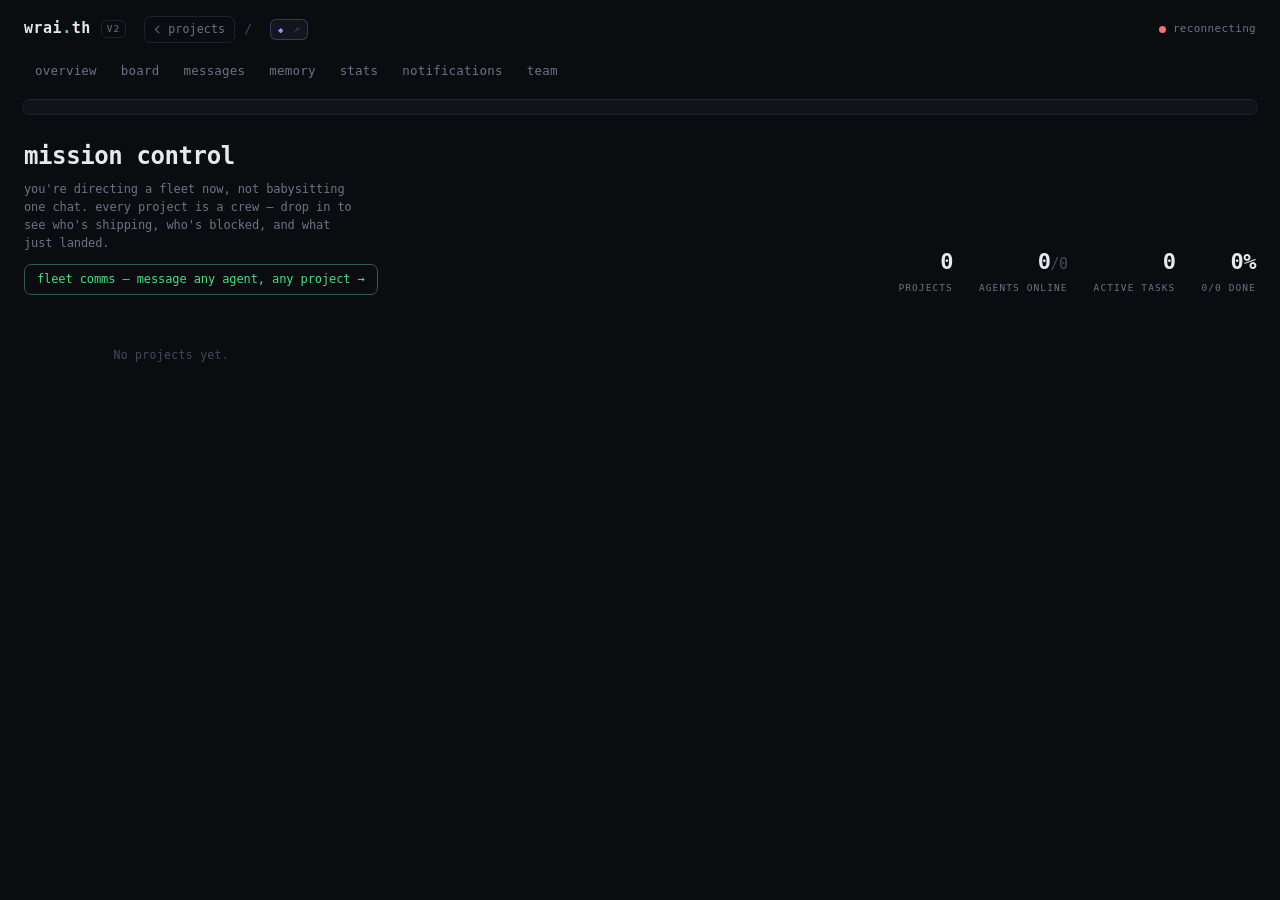
==== commit ade0c396: "feat(v2 board): filters, group-by, staleness + overload (#55) * feat(v2 board): filters, group-by, s" ====
--- a/internal/web/static/v2/index.html
+++ b/internal/web/static/v2/index.html
@@ -100,6 +100,23 @@
             <div class="cycle-filter" id="cycleFilter" hidden></div>
             <span class="board-mode" id="boardMode"></span>
           </div>
+        </div>
+        <div class="board-filters" id="boardFilters">
+          <input class="bf-search" id="bfSearch" type="search" placeholder="filter tasks…" aria-label="Filter tasks" />
+          <select class="bf-sel" id="bfAgent" aria-label="Filter by agent"><option value="">all agents</option></select>
+          <select class="bf-sel" id="bfPriority" aria-label="Filter by priority">
+            <option value="">all priorities</option><option value="P0">P0</option><option value="P1">P1</option><option value="P2">P2</option><option value="P3">P3</option>
+          </select>
+          <select class="bf-sel" id="bfLabel" aria-label="Filter by label"><option value="">all labels</option></select>
+          <span class="bf-sep" aria-hidden="true"></span>
+          <span class="bf-grouplabel">group</span>
+          <div class="group-toggle" id="bfGroup" role="group" aria-label="Group by">
+            <button class="group-btn on" data-group="status" type="button">status</button>
+            <button class="group-btn" data-group="agent" type="button">agent</button>
+            <button class="group-btn" data-group="priority" type="button">priority</button>
+            <button class="group-btn" data-group="project" type="button" hidden>project</button>
+          </div>
+          <span class="bf-count" id="bfCount" aria-live="polite"></span>
         </div>
         <div class="board" id="board" aria-label="Kanban board"></div>
       </section>
--- a/internal/web/static/v2/v2.css
+++ b/internal/web/static/v2/v2.css
@@ -905,3 +905,35 @@
 .sheet-close:focus-visible {
   outline: 2px solid var(--accent); outline-offset: 2px;
 }
+
+/* ============================================================= *
+ *  Board — filters, group-by, staleness + overload signals
+ * ============================================================= */
+.board-filters { display: flex; align-items: center; gap: 8px; flex-wrap: wrap; margin: 10px 0 14px; }
+.bf-search { flex: 1; min-width: 160px; max-width: 300px; background: var(--bg-card); border: 1px solid var(--border); color: var(--text); border-radius: 7px; padding: 7px 11px; font-family: inherit; font-size: 12.5px; }
+.bf-search:focus-visible { outline: none; border-color: var(--accent-dim); }
+.bf-sel { background: var(--bg-card); border: 1px solid var(--border); color: var(--text); border-radius: 7px; padding: 6px 8px; font-family: inherit; font-size: 11.5px; cursor: pointer; max-width: 150px; }
+.bf-sel:focus-visible { outline: none; border-color: var(--accent-dim); }
+.bf-sep { width: 1px; align-self: stretch; background: var(--border); margin: 2px 2px; }
+.bf-grouplabel { font-size: 10px; letter-spacing: .8px; text-transform: uppercase; color: var(--text-dim); }
+.group-toggle { display: inline-flex; gap: 2px; background: var(--bg-elev); border-radius: 7px; padding: 2px; }
+.group-btn { background: none; border: 0; color: var(--text-muted); font-family: inherit; font-size: 11px; padding: 4px 9px; border-radius: 5px; cursor: pointer; }
+.group-btn.on { background: var(--bg-card); color: var(--text); box-shadow: inset 0 0 0 1px var(--border); }
+.group-btn:focus-visible { outline: 2px solid var(--accent); outline-offset: 1px; }
+.bf-count { margin-left: auto; font-size: 11px; color: var(--text-dim); font-variant-numeric: tabular-nums; }
+
+/* card status pill (shown when grouped by non-status) + project tag */
+.kcard-status { font-size: 9px; letter-spacing: .3px; border-radius: 4px; padding: 1px 5px; border: 1px solid var(--border); color: var(--text-muted); }
+.kcard-status.s-todo { color: var(--slate); }
+.kcard-status.s-in_progress { color: var(--blue); border-color: color-mix(in srgb, var(--blue) 35%, transparent); }
+.kcard-status.s-in_review { color: var(--amber); border-color: color-mix(in srgb, var(--amber) 35%, transparent); }
+.kcard-status.s-done { color: var(--accent); border-color: var(--accent-dim); }
+.kcard-proj { font-size: 9px; color: var(--violet); border: 1px solid color-mix(in srgb, var(--violet) 35%, transparent); border-radius: 4px; padding: 1px 5px; }
+
+/* staleness — a card stuck in an active state too long */
+.kcard.is-stale { border-color: color-mix(in srgb, var(--red) 30%, var(--border)); }
+.stale-badge { font-size: 10px; color: var(--red); border: 1px solid color-mix(in srgb, var(--red) 40%, transparent); border-radius: 5px; padding: 0 5px; }
+
+/* overload — an agent group holding too many active tasks */
+.col-over .col-head { background: color-mix(in srgb, var(--red) 8%, transparent); }
+.over-flag { color: var(--red); }
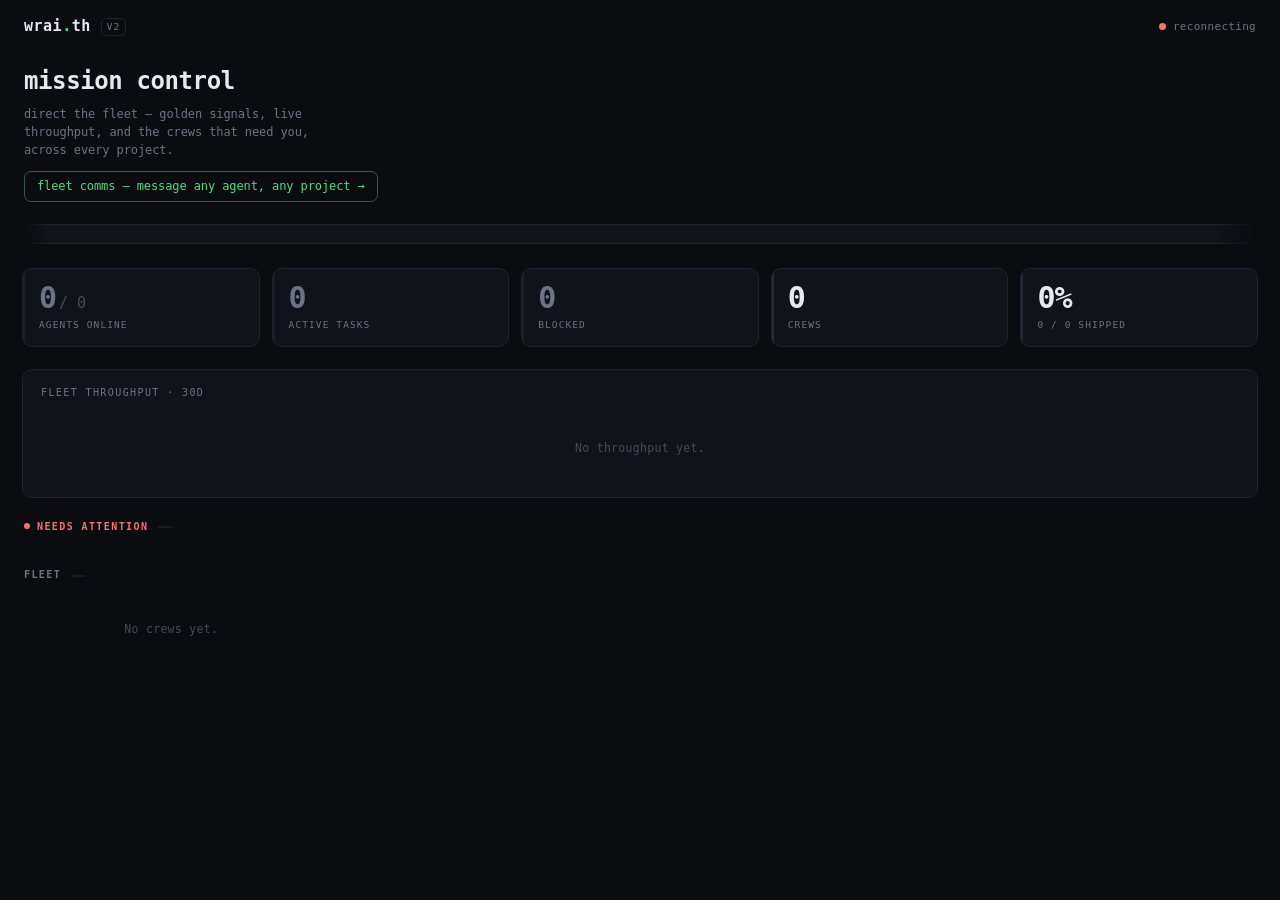
==== commit 16d7368c: "feat(v2): rebuild mission control as a fleet-ops console The home was a flat grid of equal-weight pr" ====
--- a/internal/web/static/v2/index.html
+++ b/internal/web/static/v2/index.html
@@ -57,12 +57,38 @@
         <div class="home-hero">
           <div class="home-hero-text">
             <h1 class="home-title">mission control</h1>
-            <p class="home-sub">you're directing a fleet now, not babysitting one chat. every project is a crew — drop in to see who's shipping, who's blocked, and what just landed.</p>
+            <p class="home-sub">direct the fleet — golden signals, live throughput, and the crews that need you, across every project.</p>
             <a class="fleet-comms-link" href="#/messages">fleet comms — message any agent, any project →</a>
           </div>
-          <div class="home-agg" id="homeAgg" aria-label="All-projects summary"></div>
-        </div>
-        <div class="bento" id="bento" aria-label="Projects"></div>
+        </div>
+
+        <div class="fleet-ticker" id="fleetTicker" aria-label="Live activity" hidden></div>
+
+        <div class="mc-kpis" id="mcKpis" aria-label="Fleet signals"></div>
+
+        <section class="card mc-pulse" aria-label="Fleet throughput">
+          <div class="card-head">
+            <span class="card-label">fleet throughput · 30d</span>
+            <span class="card-meta" id="pulseMeta"></span>
+          </div>
+          <div class="pulse-wrap" id="pulseWrap"></div>
+        </section>
+
+        <section class="fleet-section" id="attnSection" hidden aria-label="Crews that need attention">
+          <div class="fleet-shead">
+            <span class="fs-title sev-red">needs attention</span>
+            <span class="fs-count" id="attnCount"></span>
+          </div>
+          <div class="attn-list" id="attnList"></div>
+        </section>
+
+        <section class="fleet-section" aria-label="Fleet">
+          <div class="fleet-shead">
+            <span class="fs-title">fleet</span>
+            <span class="fs-count" id="fleetCount"></span>
+          </div>
+          <div class="bento" id="bento" aria-label="Projects"></div>
+        </section>
       </section>
 
       <!-- ============ OVERVIEW ============ -->
--- a/internal/web/static/v2/v2.css
+++ b/internal/web/static/v2/v2.css
@@ -478,6 +478,10 @@
 .lin-arrow { color: var(--text-dim); font-size: 10px; }
 .linear-badge:hover .lin-arrow { color: var(--violet); }
 
+/* hidden attr must win over the display rules below (UA [hidden] loses to a
+   class selector) — these are toggled per route for project vs fleet scope */
+.proj-id[hidden], .proj-tabs[hidden], .linear-strip[hidden] { display: none; }
+
 /* ---------- per-project tabs ---------- */
 .proj-tabs {
   display: flex; align-items: center; gap: 2px; flex-wrap: wrap;
@@ -530,6 +534,10 @@
 .agg-num { font-size: 22px; font-weight: 600; color: var(--text); letter-spacing: -.5px; font-variant-numeric: tabular-nums; }
 .agg-num .of { color: var(--text-dim); font-weight: 400; font-size: 15px; }
 .agg-label { font-size: 9.5px; letter-spacing: 1.1px; text-transform: uppercase; color: var(--text-muted); }
+.agg-stat.good .agg-num { color: var(--accent); }
+.agg-stat.bad .agg-num { color: var(--red); }
+.agg-stat.bad .agg-label { color: var(--red); opacity: .85; }
+.agg-stat.dim .agg-num { color: var(--text-dim); }
 
 .bento {
   display: grid; grid-template-columns: repeat(auto-fill, minmax(260px, 1fr));
@@ -553,8 +561,16 @@
 .proj-card.is-mirror::before { background: var(--violet); }
 .proj-card.flash { animation: cardFlash 1.2s ease; }
 @keyframes cardFlash { from { background: rgba(74,222,128,.07); } to { background: var(--bg-card); } }
-.pc-top { display: flex; align-items: center; justify-content: space-between; gap: 8px; }
-.pc-name { font-size: 15px; font-weight: 600; color: var(--text); letter-spacing: .2px; white-space: nowrap; overflow: hidden; text-overflow: ellipsis; }
+.pc-top { display: flex; align-items: center; gap: 8px; }
+.pc-name { font-size: 15px; font-weight: 600; color: var(--text); letter-spacing: .2px; white-space: nowrap; overflow: hidden; text-overflow: ellipsis; flex: 0 1 auto; }
+.pc-spacer { flex: 1 1 auto; }
+.pc-chip {
+  flex: none; font-size: 9px; letter-spacing: .5px; text-transform: uppercase;
+  padding: 1px 6px; border-radius: 5px; font-weight: 600; border: 1px solid transparent;
+}
+.pc-chip.live { color: var(--accent); border-color: var(--accent-dim); background: rgba(74,222,128,.08); }
+.pc-chip.idle { color: var(--text-dim); border-color: var(--border-soft); }
+.pc-chip.blk { color: var(--red); border-color: rgba(248,113,113,.3); background: rgba(248,113,113,.08); }
 .pc-linear {
   display: inline-flex; align-items: center; gap: 4px; flex: none; text-decoration: none;
   font-size: 9.5px; letter-spacing: .5px; color: var(--violet);
@@ -566,14 +582,156 @@
 .pc-dot { width: 7px; height: 7px; border-radius: 50%; background: var(--text-dim); flex: none; }
 .pc-dot.on { background: var(--accent); box-shadow: 0 0 0 3px rgba(74,222,128,.14); animation: pulse 2.6s ease-in-out infinite; }
 .pc-agents-sub { color: var(--text-dim); }
-.pc-bar { height: 6px; border-radius: 3px; background: var(--bg-elev); overflow: hidden; }
-.pc-bar i { display: block; height: 100%; background: var(--accent); transition: width .5s ease; }
+.pc-bar { height: 6px; border-radius: 3px; background: var(--bg-elev); overflow: hidden; display: flex; }
+.pc-bar i { display: block; height: 100%; transition: width .5s ease; }
+.pc-bar .seg-done { background: var(--accent); }
+.pc-bar .seg-active { background: var(--blue); }
+.pc-bar .seg-block { background: var(--red); }
+.pc-reasons { display: flex; flex-wrap: wrap; gap: 6px; margin-top: -2px; }
+.pc-reason {
+  font-size: 9.5px; letter-spacing: .3px; padding: 1px 7px; border-radius: 5px;
+  display: inline-flex; align-items: center; gap: 5px; font-weight: 600;
+}
+.pc-reason::before { content: ''; width: 5px; height: 5px; border-radius: 50%; background: currentColor; }
+.pc-reason.red { color: var(--red); background: rgba(248,113,113,.1); }
+.pc-reason.amber { color: var(--amber); background: rgba(251,191,36,.1); }
+.pc-foot-meta .m-blk { color: var(--red); font-weight: 600; }
 .pc-foot { display: flex; align-items: baseline; justify-content: space-between; gap: 8px; margin-top: auto; }
 .pc-foot-tasks { font-size: 12px; color: var(--text); font-variant-numeric: tabular-nums; }
 .pc-foot-tasks .of { color: var(--text-dim); }
 .pc-foot-meta { font-size: 10.5px; color: var(--text-muted); letter-spacing: .2px; }
 .skel-card { min-height: 132px; border: 1px solid var(--border); border-radius: var(--radius); background: var(--bg-card); }
 .skel-card::after { content: ''; display: block; height: 100%; }
+
+/* ---------- fleet sections (attention / fleet) ---------- */
+.fleet-section { display: flex; flex-direction: column; gap: 12px; }
+.fleet-shead { display: flex; align-items: center; gap: 9px; padding: 0 2px; }
+.fs-title {
+  font-size: 10px; letter-spacing: 1.4px; text-transform: uppercase;
+  color: var(--text-muted); font-weight: 600;
+}
+.fs-title.sev-red { color: var(--red); }
+.fs-title.sev-red::before {
+  content: ''; display: inline-block; width: 6px; height: 6px; border-radius: 50%;
+  background: var(--red); margin-right: 7px; transform: translateY(-1px);
+  box-shadow: 0 0 0 0 rgba(248,113,113,.5); animation: blkpulse 1.8s ease-out infinite;
+}
+.fs-count {
+  font-size: 10px; color: var(--text-dim); font-variant-numeric: tabular-nums;
+  border: 1px solid var(--border-soft); border-radius: 10px; padding: 0 7px; line-height: 16px;
+}
+
+/* attention cards: alert rail + faint tint, never lose the dark-mono calm */
+.proj-card.needs-attn.sev-red { border-color: rgba(248,113,113,.28); background: linear-gradient(180deg, rgba(248,113,113,.045), var(--bg-card) 40%); }
+.proj-card.needs-attn.sev-red::before { background: var(--red); opacity: .95; }
+.proj-card.needs-attn.sev-amber { border-color: rgba(251,191,36,.26); background: linear-gradient(180deg, rgba(251,191,36,.04), var(--bg-card) 40%); }
+.proj-card.needs-attn.sev-amber::before { background: var(--amber); opacity: .9; }
+
+/* ---------- live ticker — "what just landed" ---------- */
+.fleet-ticker {
+  display: flex; align-items: center; gap: 16px; overflow-x: auto; overflow-y: hidden;
+  padding: 9px 12px; margin: -4px 0 2px;
+  background: var(--bg-card); border: 1px solid var(--border); border-radius: var(--radius);
+  scrollbar-width: thin; scrollbar-color: var(--border) transparent;
+  -webkit-mask-image: linear-gradient(90deg, transparent 0, #000 24px, #000 calc(100% - 40px), transparent);
+          mask-image: linear-gradient(90deg, transparent 0, #000 24px, #000 calc(100% - 40px), transparent);
+}
+.fleet-ticker::-webkit-scrollbar { height: 0; }
+.ft-led {
+  flex: none; width: 7px; height: 7px; border-radius: 50%; background: var(--accent);
+  box-shadow: 0 0 0 3px rgba(74,222,128,.14); animation: pulse 2.4s ease-in-out infinite;
+}
+.ft-tag { flex: none; font-size: 9px; letter-spacing: 1.2px; text-transform: uppercase; color: var(--text-dim); }
+.ft-item {
+  flex: none; display: inline-flex; align-items: center; gap: 6px; font-size: 11px;
+  color: var(--text-muted); white-space: nowrap; padding-right: 16px;
+  border-right: 1px solid var(--border-soft);
+}
+.ft-item:last-child { border-right: 0; }
+.ft-item.fresh { animation: tickIn .5s ease; }
+@keyframes tickIn { from { opacity: 0; transform: translateX(-6px); } to { opacity: 1; transform: none; } }
+.ft-av { width: 16px; height: 16px; border-radius: 50%; display: grid; place-items: center; font-size: 8.5px; font-weight: 700; color: #0a0c10; flex: none; }
+.ft-agt { color: var(--text); }
+.ft-verb { color: var(--text-muted); }
+.ft-verb.k-done { color: var(--accent); }
+.ft-verb.k-block { color: var(--red); }
+.ft-lbl { color: var(--text-muted); max-width: 200px; overflow: hidden; text-overflow: ellipsis; }
+.ft-proj { color: var(--violet); font-size: 9.5px; border: 1px solid color-mix(in srgb, var(--violet) 32%, transparent); border-radius: 4px; padding: 0 5px; }
+.ft-ago { color: var(--text-dim); font-variant-numeric: tabular-nums; }
+
+/* ---------- golden-signal KPI tiles ---------- */
+.mc-kpis { display: grid; grid-template-columns: repeat(5, 1fr); gap: 12px; }
+.mc-kpi {
+  background: var(--bg-card); border: 1px solid var(--border); border-radius: var(--radius);
+  padding: 14px 16px; display: flex; flex-direction: column; gap: 5px; position: relative; overflow: hidden;
+}
+.mc-kpi::before { content: ''; position: absolute; left: 0; top: 0; bottom: 0; width: 2px; background: var(--slate); opacity: .5; }
+.mc-kpi.good::before { background: var(--accent); opacity: .9; }
+.mc-kpi.bad::before { background: var(--red); opacity: .95; }
+.mc-kpi.dim::before { opacity: .25; }
+.mck-num { font-size: 30px; line-height: 1; font-weight: 600; color: var(--text); letter-spacing: -1px; font-variant-numeric: tabular-nums; }
+.mck-num .of { font-size: 15px; font-weight: 400; color: var(--text-dim); letter-spacing: 0; margin-left: 3px; }
+.mc-kpi.good .mck-num { color: var(--accent); }
+.mc-kpi.bad .mck-num { color: var(--red); }
+.mc-kpi.dim .mck-num { color: var(--text-muted); }
+.mck-label { font-size: 9.5px; letter-spacing: 1.1px; text-transform: uppercase; color: var(--text-muted); }
+
+/* ---------- pulse chart (fleet throughput) ---------- */
+.mc-pulse { padding: 16px 18px 14px; }
+.pulse-wrap { margin-top: 4px; }
+.pulse-svg { width: 100%; height: 84px; display: block; }
+.pl-bar { fill: var(--accent); opacity: .7; transition: opacity .15s; }
+.pl-bar:hover { opacity: 1; }
+.pl-bar.today { fill: var(--accent); opacity: 1; }
+.pl-area { fill: var(--blue); opacity: .07; }
+.pl-disp { fill: none; stroke: var(--blue); stroke-width: 1.5; opacity: .65; stroke-linejoin: round; stroke-linecap: round; }
+.pl-base { stroke: var(--border); stroke-width: 1; }
+#pulseMeta .pm-done { color: var(--accent); }
+#pulseMeta .pm-disp { color: var(--blue); }
+
+/* ---------- attention rows (triage) ---------- */
+.attn-list { display: flex; flex-direction: column; gap: 8px; }
+.attn-row {
+  display: flex; align-items: center; gap: 11px; cursor: pointer;
+  background: var(--bg-card); border: 1px solid var(--border); border-left-width: 2px;
+  border-radius: var(--radius-sm); padding: 11px 14px;
+  transition: border-color .15s, background .15s, transform .12s;
+}
+.attn-row:hover { transform: translateX(2px); background: var(--bg-elev); }
+.attn-row:focus-visible { outline: none; box-shadow: 0 0 0 1px var(--accent-dim); }
+.attn-row.sev-red { border-left-color: var(--red); }
+.attn-row.sev-amber { border-left-color: var(--amber); }
+.ar-dot { width: 7px; height: 7px; border-radius: 50%; flex: none; }
+.attn-row.sev-red .ar-dot { background: var(--red); box-shadow: 0 0 0 0 rgba(248,113,113,.5); animation: blkpulse 1.8s ease-out infinite; }
+.attn-row.sev-amber .ar-dot { background: var(--amber); }
+.ar-proj { font-size: 13px; font-weight: 600; color: var(--text); white-space: nowrap; }
+.ar-reasons { display: flex; flex-wrap: wrap; gap: 6px; }
+.ar-reason { font-size: 9.5px; letter-spacing: .3px; padding: 1px 7px; border-radius: 5px; font-weight: 600; }
+.ar-reason.red { color: var(--red); background: rgba(248,113,113,.1); }
+.ar-reason.amber { color: var(--amber); background: rgba(251,191,36,.1); }
+.ar-spacer { flex: 1; }
+.ar-meta { font-size: 11px; color: var(--text-muted); font-variant-numeric: tabular-nums; white-space: nowrap; }
+.ar-go { color: var(--text-dim); font-size: 12px; flex: none; }
+.attn-row:hover .ar-go { color: var(--text); }
+.attn-more { font-size: 11px; color: var(--text-dim); letter-spacing: .2px; padding: 4px 2px 0; }
+
+/* ---------- live crew pips on fleet cards ---------- */
+.pc-crew { display: inline-flex; align-items: center; gap: 3px; margin-left: auto; }
+.crew-pip { width: 6px; height: 6px; border-radius: 50%; background: var(--text-dim); flex: none; }
+.crew-pip.on { background: var(--accent); box-shadow: 0 0 0 2px rgba(74,222,128,.16); }
+.crew-pip.sleep { background: var(--amber); opacity: .8; }
+.crew-pip.off { background: var(--slate); }
+.crew-more { font-size: 9px; color: var(--text-dim); margin-left: 2px; }
+.pc-chip.warm { color: var(--amber); border-color: rgba(251,191,36,.28); background: rgba(251,191,36,.07); }
+
+@media (max-width: 1080px) {
+  .mc-kpis { grid-template-columns: repeat(3, 1fr); }
+}
+@media (max-width: 620px) {
+  .mc-kpis { grid-template-columns: repeat(2, 1fr); }
+  .mck-num { font-size: 24px; }
+  .ar-meta { display: none; }
+}
 
 /* ============================================================= *
  *  PHASE 3 — THE MESSAGE CINEMA
@@ -937,3 +1095,24 @@
 /* overload — an agent group holding too many active tasks */
 .col-over .col-head { background: color-mix(in srgb, var(--red) 8%, transparent); }
 .over-flag { color: var(--red); }
+
+/* ============================================================= *
+ *  Task sheet — comment box (→ Linear on mirror tasks, else note)
+ * ============================================================= */
+.cmt-input {
+  width: 100%; resize: vertical; min-height: 52px;
+  background: var(--bg-card); border: 1px solid var(--border); color: var(--text);
+  border-radius: 7px; padding: 8px 10px; font-family: inherit; font-size: 12.5px; line-height: 1.45;
+}
+.cmt-input:focus-visible { outline: none; border-color: var(--accent-dim); }
+.cmt-row { display: flex; align-items: center; gap: 10px; margin-top: 8px; }
+.cmt-send {
+  background: var(--accent); color: #06120c; border: 0; border-radius: 7px;
+  padding: 7px 14px; font-family: inherit; font-size: 12px; font-weight: 700; cursor: pointer;
+}
+.cmt-send:hover { filter: brightness(1.08); }
+.cmt-send:disabled { opacity: .5; cursor: not-allowed; }
+.cmt-send:focus-visible { outline: 2px solid var(--text); outline-offset: 2px; }
+.cmt-msg { font-size: 11px; }
+.cmt-msg[data-kind="ok"] { color: var(--accent); }
+.cmt-msg[data-kind="err"] { color: var(--red); }
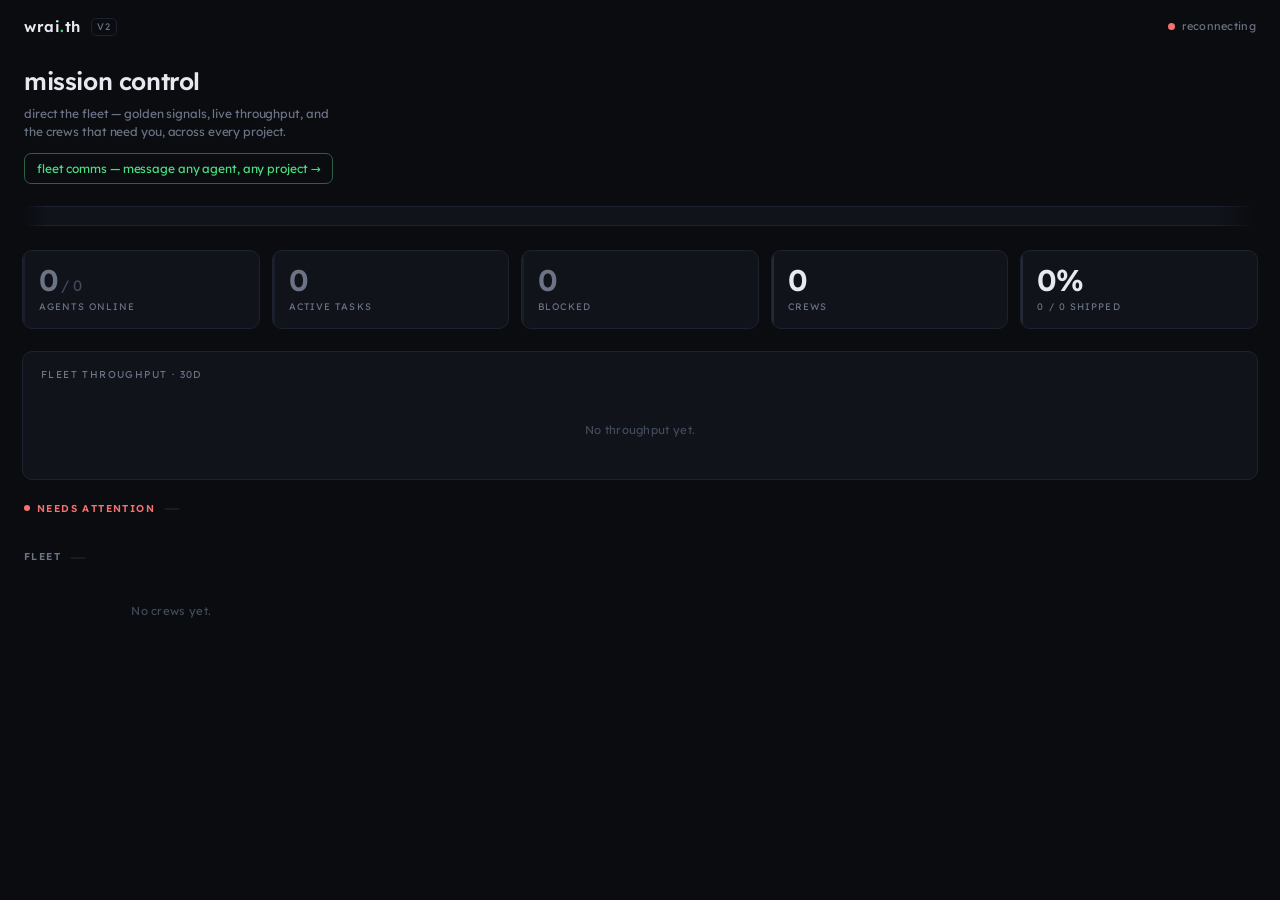
==== commit 68e21550: "feat(obs): TSU-53 slice-D — cost + health card on the stats board (#108) Surfaces the observability " ====
--- a/internal/web/static/v2/index.html
+++ b/internal/web/static/v2/index.html
@@ -209,6 +209,7 @@
           <article class="card" id="cardPerAgent" aria-label="Per agent"></article>
         </section>
         <section class="card" id="cardBlocked" aria-label="Currently blocked"></section>
+        <section class="card" id="cardCostHealth" aria-label="Cost and health"></section>
       </section>
 
       <!-- ============ NOTIFICATIONS ============ -->
--- a/internal/web/static/v2/v2.css
+++ b/internal/web/static/v2/v2.css
@@ -1,4 +1,7 @@
+@import url('https://fonts.googleapis.com/css2?family=Lexend:wght@300;400;500;600;700&display=swap');
 :root {
+  /* corporate UI sans (Trust & Authority); --mono kept for data/code/timestamps */
+  --font: "Lexend", system-ui, -apple-system, "Segoe UI", Roboto, sans-serif;
   --bg: #0a0c10;
   --bg-card: #10131a;
   --bg-elev: #161a23;
@@ -25,7 +28,7 @@
 body {
   background: var(--bg);
   color: var(--text);
-  font-family: var(--mono);
+  font-family: var(--font);
   font-size: 13px;
   line-height: 1.45;
   -webkit-font-smoothing: antialiased;
@@ -751,6 +754,18 @@
 .pulse-comet { mix-blend-mode: screen; }
 
 .stage-nodes, .stage-captions { position: absolute; inset: 0; pointer-events: none; }
+/* per-team tinted zone + section label (behind nodes) */
+.stage-zones { position: absolute; inset: 0; pointer-events: none; z-index: 0; }
+.stage-zones .zone { position: absolute; border-radius: 14px;
+  background: linear-gradient(160deg, color-mix(in srgb, var(--zc) 9%, transparent), color-mix(in srgb, var(--zc) 3%, transparent));
+  border: 1px solid color-mix(in srgb, var(--zc) 22%, transparent);
+  box-shadow: inset 0 0 40px color-mix(in srgb, var(--zc) 6%, transparent); }
+.stage-zones .hublabel { position: absolute;
+  display: inline-flex; align-items: center; gap: 7px; padding: 3px 10px; border-radius: 7px;
+  font-size: 10px; font-weight: 600; letter-spacing: 1.4px; text-transform: uppercase;
+  color: var(--zc); background: color-mix(in srgb, var(--zc) 12%, var(--bg-card));
+  border: 1px solid color-mix(in srgb, var(--zc) 32%, transparent); }
+.stage-zones .hublabel .cnt { color: var(--text-dim); font-weight: 500; letter-spacing: .5px; }
 .agent-node {
   /* anchored so the AVATAR CENTRE (≈20px below the node top) sits exactly on the
      constellation point — that's where comets land and captions float from */
@@ -786,9 +801,19 @@
 .agent-node[data-state="active"] .an-status { background: var(--blue); animation: breathe 2s ease-in-out infinite; }
 .agent-node[data-state="idle"] .an-status { background: var(--text-dim); animation: breathe 3.6s ease-in-out infinite; }
 @keyframes breathe { 0%,100% { opacity: 1; } 50% { opacity: .35; } }
-.an-label { display: flex; flex-direction: column; align-items: center; gap: 1px; max-width: 92px; }
+.an-label { display: flex; flex-direction: column; align-items: center; gap: 1px; max-width: 92px; opacity: .6; transition: opacity .15s ease; }
 .an-name { font-size: 11px; color: var(--text); font-weight: 600; white-space: nowrap; overflow: hidden; text-overflow: ellipsis; max-width: 92px; }
-.an-role { font-size: 9px; color: var(--text-muted); letter-spacing: .3px; white-space: nowrap; overflow: hidden; text-overflow: ellipsis; max-width: 92px; }
+/* Role is collapsed by default — a single-line name keeps dense rings legible.
+   It reveals on hover/focus/active, and the node lifts above its neighbours so
+   the extra line isn't clipped. */
+.an-role { font-size: 9px; color: var(--text-muted); letter-spacing: .3px; white-space: nowrap; overflow: hidden; text-overflow: ellipsis; max-width: 92px; max-height: 0; opacity: 0; transition: max-height .15s ease, opacity .15s ease; }
+/* team-membership dots — one per team the agent belongs to (multi-team aware) */
+.an-teams { display: inline-flex; gap: 3px; justify-content: center; margin-top: 2px; }
+.an-team { width: 6px; height: 6px; border-radius: 50%; box-shadow: 0 0 0 1px rgba(0,0,0,.35); }
+.agent-node { z-index: 1; }
+.agent-node:hover, .agent-node:focus-visible, .agent-node[data-state="active"] { z-index: 6; }
+.agent-node:hover .an-label, .agent-node:focus-visible .an-label, .agent-node[data-state="active"] .an-label { opacity: 1; }
+.agent-node:hover .an-role, .agent-node:focus-visible .an-role, .agent-node[data-state="active"] .an-role { max-height: 14px; opacity: 1; }
 .agent-node.ping .an-avatar { animation: nodePing .6s ease-out; }
 @keyframes nodePing {
   0% { box-shadow: 0 0 0 0 color-mix(in srgb, var(--c) 60%, transparent), 0 2px 10px rgba(0,0,0,.4); }
@@ -820,14 +845,26 @@
 /* transcript column */
 .transcript { display: flex; flex-direction: column; background: var(--bg-card); border: 1px solid var(--border); border-radius: var(--radius); padding: var(--pad); min-width: 0; }
 .transcript-body { display: flex; flex-direction: column; overflow-y: auto; scrollbar-width: thin; scrollbar-color: var(--border) transparent; }
-.tr-row { display: grid; grid-template-columns: auto 1fr auto; align-items: center; gap: 9px; padding: 8px 0; border-top: 1px solid var(--border-soft); }
+.tr-row { padding: 7px 0; border-top: 1px solid var(--border-soft); cursor: pointer; transition: background .12s ease; }
 .tr-row:first-child { border-top: 0; }
+.tr-row:hover { background: color-mix(in srgb, var(--text) 4%, transparent); }
+.tr-row:focus-visible { outline: none; background: color-mix(in srgb, var(--accent) 12%, transparent); }
 .tr-row.flash { animation: flash 1.1s ease; }
+.tr-head { display: grid; grid-template-columns: auto 1fr auto; align-items: center; gap: 9px; }
 .tr-discs { display: inline-flex; align-items: center; gap: 4px; }
 .tr-disc { width: 18px; height: 18px; border-radius: 50%; display: grid; place-items: center; font-size: 9px; font-weight: 600; color: #0a0c10; flex: none; }
 .tr-arrow { color: var(--text-dim); font-size: 10px; }
 .tr-line { min-width: 0; font-size: 11.5px; color: var(--text); white-space: nowrap; overflow: hidden; text-overflow: ellipsis; }
+.tr-row.open .tr-line { white-space: normal; overflow: visible; font-weight: 600; }
 .tr-ts { font-size: 10px; color: var(--text-dim); white-space: nowrap; font-variant-numeric: tabular-nums; }
+/* full message — revealed on click. Wrapped, readable, never truncated. */
+.tr-full { display: none; margin: 7px 0 3px 27px; padding: 9px 11px; border-left: 2px solid var(--accent);
+  background: color-mix(in srgb, var(--text) 3%, transparent); border-radius: 0 6px 6px 0; }
+.tr-row.open .tr-full { display: block; }
+.tr-meta { font-size: 10px; color: var(--text-dim); font-variant-numeric: tabular-nums; margin-bottom: 5px; }
+.tr-subj { font-size: 12.5px; font-weight: 600; color: var(--text); margin-bottom: 5px; }
+.tr-body { font-size: 12px; line-height: 1.55; color: var(--text); white-space: pre-wrap; word-break: break-word;
+  max-height: 320px; overflow-y: auto; scrollbar-width: thin; font-family: ui-monospace, "SF Mono", Menlo, monospace; }
 
 /* ---------- phase 3 responsive ---------- */
 @media (max-width: 1080px) {
@@ -896,10 +933,13 @@
 .msg-rail-list { flex: 1; overflow-y: auto; scrollbar-width: thin; scrollbar-color: var(--border) transparent; }
 .msg-rail-row { display: flex; align-items: center; gap: 9px; padding: 9px 12px; cursor: pointer; border-left: 2px solid transparent; }
 .msg-rail-row:hover { background: var(--bg-elev); }
+.msg-rail-row:focus-visible { outline: none; background: var(--bg-elev); border-left-color: var(--accent); }
 .msg-rail-row.on { background: var(--bg-elev); border-left-color: var(--accent); }
 .msg-rail-av, .msg-rail-glyph { width: 26px; height: 26px; flex-shrink: 0; border-radius: 50%; display: inline-flex; align-items: center; justify-content: center; font-size: 11px; font-weight: 700; }
 .msg-rail-av { color: #06120c; }
 .msg-rail-glyph { background: var(--bg-elev); color: var(--text-muted); border: 1px solid var(--border); }
+.msg-rail-glyph.conv { color: var(--accent); border-color: color-mix(in srgb, var(--accent) 40%, transparent); }
+.msg-rail-group { padding: 9px 6px 4px; font-size: 9px; font-weight: 600; letter-spacing: 1.2px; text-transform: uppercase; color: var(--text-dim); }
 .msg-rail-main { flex: 1; min-width: 0; display: flex; flex-direction: column; gap: 2px; }
 .msg-rail-name { font-size: 12.5px; color: var(--text); white-space: nowrap; overflow: hidden; text-overflow: ellipsis; }
 .msg-rail-n { color: var(--text-dim); font-weight: 600; font-size: 10px; }
@@ -923,7 +963,7 @@
 .msg-pr { font-size: 9px; font-weight: 700; border-radius: 4px; padding: 0 4px; }
 .msg-pr.p0 { color: var(--red); border: 1px solid color-mix(in srgb, var(--red) 40%, transparent); }
 .msg-pr.p1 { color: var(--amber); border: 1px solid color-mix(in srgb, var(--amber) 40%, transparent); }
-.msg-b-body { font-size: 12.5px; color: var(--text); white-space: pre-wrap; word-break: break-word; line-height: 1.5; }
+.msg-b-body { font-size: 12.5px; color: var(--text); white-space: pre-wrap; word-break: break-word; line-height: 1.5; font-family: var(--mono); }
 .msg-composer { display: flex; gap: 8px; padding: 12px 16px; border-top: 1px solid var(--border-soft); align-items: flex-end; }
 .msg-input { flex: 1; resize: none; background: var(--bg-elev); border: 1px solid var(--border); color: var(--text); border-radius: 8px; padding: 9px 11px; font-family: inherit; font-size: 12.5px; line-height: 1.4; max-height: 140px; }
 .msg-input:focus-visible { outline: none; border-color: var(--accent-dim); }
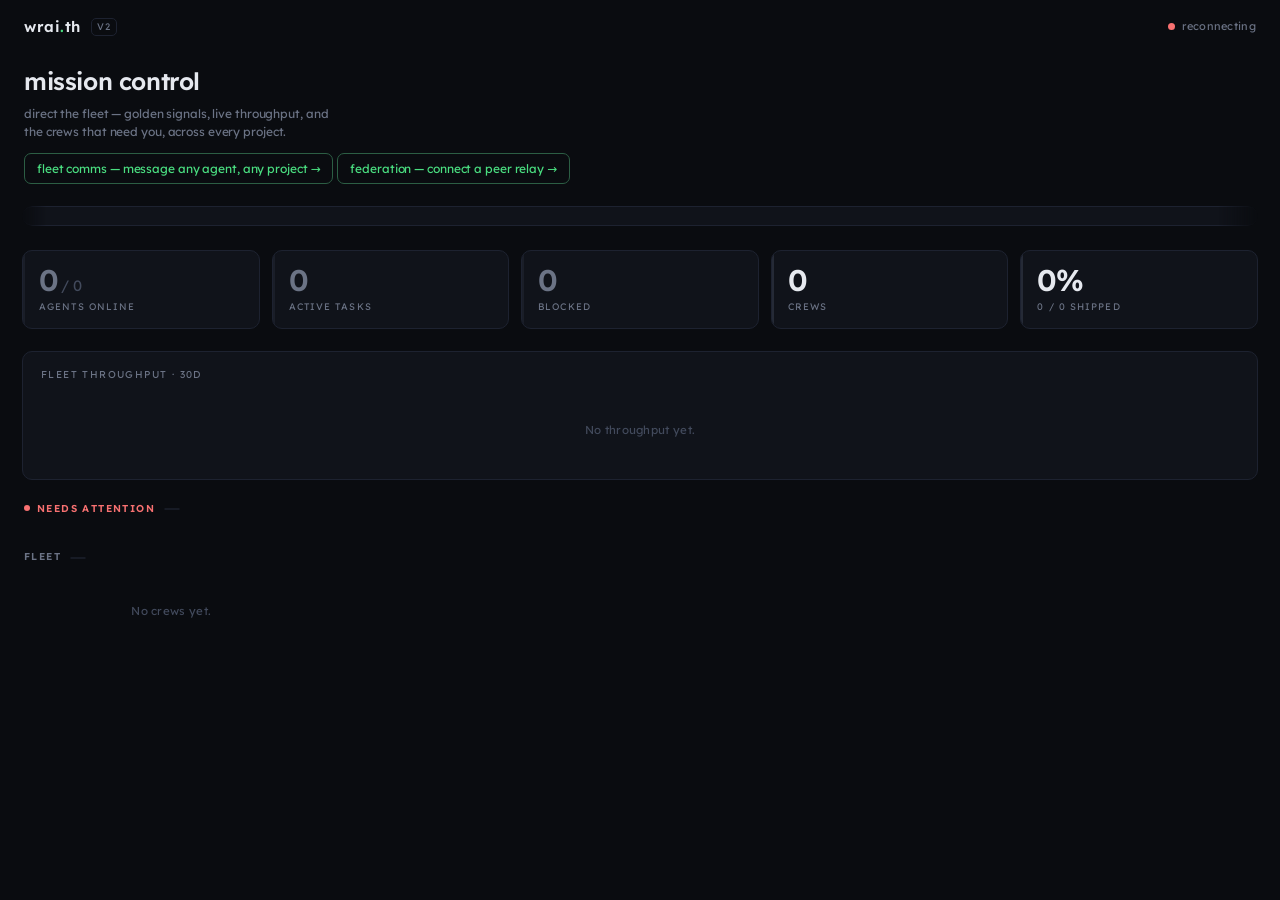
==== commit eeebcdc2: "feat(relay): federation config via settings + dashboard UI panel (#144) Makes relay-to-relay federat" ====
--- a/internal/web/static/v2/index.html
+++ b/internal/web/static/v2/index.html
@@ -59,6 +59,7 @@
             <h1 class="home-title">mission control</h1>
             <p class="home-sub">direct the fleet — golden signals, live throughput, and the crews that need you, across every project.</p>
             <a class="fleet-comms-link" href="#/messages">fleet comms — message any agent, any project →</a>
+            <a class="fleet-comms-link" href="#/federation">federation — connect a peer relay →</a>
           </div>
         </div>
 
@@ -172,6 +173,9 @@
         </div>
       </section>
 
+      <!-- ============ FEDERATION · PEER RELAYS ============ -->
+      <section class="page main page-federation" data-page="federation" hidden></section>
+
       <!-- ============ MEMORY · CURATE ============ -->
       <section class="page main page-memory" data-page="memory" hidden>
         <div class="mem-bar">
@@ -224,10 +228,19 @@
         </article>
       </section>
 
-      <!-- ============ TEAM · MESSAGE CINEMA ============ -->
+      <!-- ============ TEAM · FLEET CONSOLE (+ SHOW MODE) ============ -->
       <section class="page page-team" data-page="team" hidden>
+        <div class="team-modebar">
+          <div class="seg" id="teamModeSeg" role="tablist" aria-label="Fleet view mode">
+            <button class="seg-btn" data-mode="console" role="tab" aria-selected="true">Console</button>
+            <button class="seg-btn" data-mode="show" role="tab" aria-selected="false">Show mode</button>
+          </div>
+        </div>
         <div class="cinema">
-          <div class="stage" id="stage" aria-label="Agent constellation">
+          <!-- Console: dense, legible fleet grid (default) -->
+          <div class="fleet" id="fleetGrid" aria-label="Fleet console"></div>
+          <!-- Show mode: the agent constellation (cinema) -->
+          <div class="stage" id="stage" aria-label="Agent constellation" hidden>
             <svg class="stage-wires" id="stageWires" aria-hidden="true" preserveAspectRatio="none">
               <defs>
                 <filter id="cometGlow" x="-60%" y="-60%" width="220%" height="220%">
@@ -242,9 +255,11 @@
             <div class="stage-captions" id="stageCaptions" aria-hidden="true"></div>
             <div class="stage-empty" id="stageEmpty" hidden></div>
           </div>
-          <aside class="transcript" id="transcript" aria-label="Live transcript">
+          <!-- Persistent, searchable message feed (shared by both modes) -->
+          <aside class="transcript" id="transcript" aria-label="Live messages">
             <div class="card-head">
-              <span class="card-label">transcript</span>
+              <span class="card-label">messages</span>
+              <input type="search" class="msg-search" id="msgSearch" placeholder="filtrer…" aria-label="Filter messages" />
               <span class="card-meta" id="transcriptMeta">live</span>
             </div>
             <div class="transcript-body" id="transcriptBody"></div>
--- a/internal/web/static/v2/v2.css
+++ b/internal/web/static/v2/v2.css
@@ -16,6 +16,7 @@
   --amber: #fbbf24;
   --blue: #60a5fa;
   --violet: #a78bfa;
+  --cyan: #22d3ee;
   --slate: #3a4252;
   --radius: 10px;
   --radius-sm: 7px;
@@ -797,9 +798,14 @@
   position: absolute; right: -1px; bottom: -1px; width: 11px; height: 11px; border-radius: 50%;
   background: var(--text-dim); border: 2px solid var(--bg-card);
 }
-.agent-node[data-state="online"] .an-status { background: var(--accent); }
-.agent-node[data-state="active"] .an-status { background: var(--blue); animation: breathe 2s ease-in-out infinite; }
-.agent-node[data-state="idle"] .an-status { background: var(--text-dim); animation: breathe 3.6s ease-in-out infinite; }
+.agent-node .an-status { background: var(--ac, var(--text-dim)); }
+.agent-node[data-act="idle"] .an-status { animation: breathe 3.6s ease-in-out infinite; }
+.agent-node[data-act="terminal"] .an-status, .agent-node[data-act="typing"] .an-status,
+.agent-node[data-act="reading"] .an-status, .agent-node[data-act="browsing"] .an-status,
+.agent-node[data-act="thinking"] .an-status { animation: breathe 2s ease-in-out infinite; }
+.agent-node[data-act="offline"] .an-status, .agent-node[data-act="sleeping"] .an-status {
+  background: transparent; box-shadow: inset 0 0 0 1.5px var(--ac, var(--text-dim));
+}
 @keyframes breathe { 0%,100% { opacity: 1; } 50% { opacity: .35; } }
 .an-label { display: flex; flex-direction: column; align-items: center; gap: 1px; max-width: 92px; opacity: .6; transition: opacity .15s ease; }
 .an-name { font-size: 11px; color: var(--text); font-weight: 600; white-space: nowrap; overflow: hidden; text-overflow: ellipsis; max-width: 92px; }
@@ -811,9 +817,9 @@
 .an-teams { display: inline-flex; gap: 3px; justify-content: center; margin-top: 2px; }
 .an-team { width: 6px; height: 6px; border-radius: 50%; box-shadow: 0 0 0 1px rgba(0,0,0,.35); }
 .agent-node { z-index: 1; }
-.agent-node:hover, .agent-node:focus-visible, .agent-node[data-state="active"] { z-index: 6; }
-.agent-node:hover .an-label, .agent-node:focus-visible .an-label, .agent-node[data-state="active"] .an-label { opacity: 1; }
-.agent-node:hover .an-role, .agent-node:focus-visible .an-role, .agent-node[data-state="active"] .an-role { max-height: 14px; opacity: 1; }
+.agent-node:hover, .agent-node:focus-visible, .agent-node[data-act]:not([data-act="idle"]):not([data-act="offline"]) { z-index: 6; }
+.agent-node:hover .an-label, .agent-node:focus-visible .an-label, .agent-node[data-act]:not([data-act="idle"]):not([data-act="offline"]) .an-label { opacity: 1; }
+.agent-node:hover .an-role, .agent-node:focus-visible .an-role, .agent-node[data-act]:not([data-act="idle"]):not([data-act="offline"]) .an-role { max-height: 14px; opacity: 1; }
 .agent-node.ping .an-avatar { animation: nodePing .6s ease-out; }
 @keyframes nodePing {
   0% { box-shadow: 0 0 0 0 color-mix(in srgb, var(--c) 60%, transparent), 0 2px 10px rgba(0,0,0,.4); }
@@ -866,10 +872,62 @@
 .tr-body { font-size: 12px; line-height: 1.55; color: var(--text); white-space: pre-wrap; word-break: break-word;
   max-height: 320px; overflow-y: auto; scrollbar-width: thin; font-family: ui-monospace, "SF Mono", Menlo, monospace; }
 
+/* ---------- fleet console (default team view) ---------- */
+.team-modebar { display: flex; justify-content: flex-end; margin-bottom: 12px; }
+.seg { display: inline-flex; gap: 2px; padding: 2px; background: var(--bg-card); border: 1px solid var(--border); border-radius: 9px; }
+.seg-btn { font-family: inherit; font-size: 11.5px; letter-spacing: .3px; color: var(--text-dim); background: transparent; border: 0; border-radius: 7px; padding: 5px 13px; cursor: pointer; transition: color .15s, background .15s; }
+.seg-btn:hover { color: var(--text-muted); }
+.seg-btn.active { color: var(--text); background: var(--bg-elev); box-shadow: inset 0 0 0 1px var(--border); }
+.seg-btn:focus-visible { outline: none; box-shadow: 0 0 0 2px var(--accent-dim); }
+
+.fleet {
+  min-height: 560px; height: calc(100dvh - 264px); overflow-y: auto;
+  scrollbar-width: thin; scrollbar-color: var(--border) transparent;
+  display: grid; grid-template-columns: repeat(auto-fill, minmax(248px, 1fr)); gap: 12px; align-content: start;
+}
+.fl-group { background: var(--bg-card); border: 1px solid var(--border); border-radius: var(--radius); padding: 12px 10px 9px; height: max-content; }
+.fl-ghead { display: flex; align-items: baseline; gap: 8px; margin: 0 0 8px; padding-left: 9px; border-left: 2px solid var(--zc); }
+.fl-gname { font-size: 10.5px; font-weight: 700; letter-spacing: 1.2px; color: var(--text); }
+.fl-gcount { font-size: 10px; color: var(--text-dim); font-variant-numeric: tabular-nums; }
+.fl-rows { display: flex; flex-direction: column; gap: 1px; }
+.fl-row { display: grid; grid-template-columns: 12px auto minmax(0, 1fr) auto; align-items: center; gap: 9px; width: 100%; text-align: left; background: transparent; border: 0; border-radius: 7px; padding: 7px 8px; cursor: pointer; font-family: inherit; transition: background .12s; }
+.fl-row:hover { background: var(--bg-elev); }
+.fl-row:focus-visible { outline: none; box-shadow: 0 0 0 2px var(--accent-dim); }
+.fl-dot { width: 8px; height: 8px; border-radius: 50%; background: var(--ac, var(--text-dim)); }
+.fl-name { font-size: 12.5px; font-weight: 500; color: var(--text); white-space: nowrap; }
+.fl-role { font-size: 10px; color: var(--text-dim); white-space: nowrap; overflow: hidden; text-overflow: ellipsis; }
+.fl-act { display: inline-flex; align-items: center; gap: 5px; justify-self: end; font-family: var(--mono); font-size: 10.5px; white-space: nowrap; color: var(--ac, var(--text-dim)); }
+.fl-ic { flex: none; }
+
+/* ---- activity color tokens — shared by console rows + constellation nodes ---- */
+[data-act="terminal"] { --ac: var(--amber); }
+[data-act="typing"]   { --ac: var(--blue); }
+[data-act="reading"]  { --ac: var(--cyan); }
+[data-act="browsing"] { --ac: var(--violet); }
+[data-act="thinking"] { --ac: var(--accent); }
+[data-act="waiting"]  { --ac: var(--slate); }
+[data-act="idle"]     { --ac: var(--text-dim); }
+[data-act="sleeping"] { --ac: var(--violet); }
+[data-act="offline"]  { --ac: var(--text-dim); }
+/* working states pulse; offline/sleeping are hollow; offline name dims */
+.fl-row[data-act="terminal"] .fl-dot, .fl-row[data-act="typing"] .fl-dot, .fl-row[data-act="reading"] .fl-dot,
+.fl-row[data-act="browsing"] .fl-dot, .fl-row[data-act="thinking"] .fl-dot {
+  box-shadow: 0 0 6px color-mix(in srgb, var(--ac) 55%, transparent); animation: breathe 2s ease-in-out infinite;
+}
+.fl-row[data-act="offline"] .fl-dot, .fl-row[data-act="sleeping"] .fl-dot {
+  background: transparent; box-shadow: inset 0 0 0 1.5px var(--ac);
+}
+.fl-row[data-act="offline"] .fl-name { color: var(--text-muted); }
+
+.msg-search { font-family: inherit; font-size: 11px; color: var(--text); background: var(--bg-elev); border: 1px solid var(--border); border-radius: 6px; padding: 3px 8px; width: 96px; transition: border-color .15s, width .15s; }
+.msg-search:focus { outline: none; border-color: var(--accent-dim); width: 140px; }
+.msg-search::placeholder { color: var(--text-dim); }
+
 /* ---------- phase 3 responsive ---------- */
 @media (max-width: 1080px) {
   .cinema { grid-template-columns: 1fr; }
   .stage { height: 460px; min-height: 420px; }
+  .fleet { height: auto; min-height: 0; }
   .transcript { max-height: 360px; }
   .proj-card.is-mirror { grid-column: span 1; }
   .home-hero { align-items: flex-start; }
@@ -1156,3 +1214,33 @@
 .cmt-msg { font-size: 11px; }
 .cmt-msg[data-kind="ok"] { color: var(--accent); }
 .cmt-msg[data-kind="err"] { color: var(--red); }
+
+/* ============ FEDERATION · peer relays ============ */
+.page-federation { padding: 24px 28px; }
+.fd-wrap { max-width: 900px; }
+.fd-head h2 { display: flex; align-items: center; gap: 10px; margin: 0 0 4px; }
+.fd-state { font-size: 11px; text-transform: uppercase; letter-spacing: .06em; padding: 2px 8px; border-radius: 999px; background: var(--surface-2, #1b1f26); color: var(--muted, #8a93a2); }
+.fd-state[data-on="true"] { background: rgba(52,199,120,.14); color: #34c778; }
+.fd-sub { color: var(--muted, #8a93a2); margin: 0 0 16px; font-size: 13px; }
+.fd-note { background: var(--surface-2, #1b1f26); border: 1px solid var(--border, #262b33); border-radius: 8px; padding: 10px 12px; font-size: 12.5px; color: var(--muted, #98a1b0); margin-bottom: 14px; }
+.fd-note code { background: rgba(255,255,255,.06); padding: 1px 5px; border-radius: 4px; }
+.fd-note-warn { border-color: #6b5a1e; color: #d9b64a; }
+.fd-note-err { border-color: #7a2b2b; color: #ea6a6a; }
+.fd-note-ok { border-color: #2e6b3e; color: #4fce7f; }
+.fd-table { width: 100%; border-collapse: collapse; margin-bottom: 14px; }
+.fd-table th { text-align: left; font-size: 11px; text-transform: uppercase; letter-spacing: .05em; color: var(--muted, #8a93a2); padding: 6px 8px; font-weight: 600; }
+.fd-table td { padding: 4px 8px; }
+.fd-empty td { color: var(--muted, #8a93a2); font-size: 13px; padding: 12px 8px; }
+.fd-in { width: 100%; background: var(--surface, #12151a); border: 1px solid var(--border, #262b33); border-radius: 6px; color: var(--text, #e6e9ef); padding: 7px 9px; font-size: 13px; font-family: inherit; }
+.fd-in:focus { outline: none; border-color: var(--accent, #34c778); }
+.fd-in:disabled { opacity: .55; }
+.fd-tok { font-family: ui-monospace, monospace; }
+.fd-del { background: none; border: none; color: var(--muted, #8a93a2); cursor: pointer; font-size: 14px; padding: 4px 6px; border-radius: 6px; }
+.fd-del:hover { color: #ea6a6a; background: rgba(234,106,106,.1); }
+.fd-actions { display: flex; gap: 10px; }
+.fd-add, .fd-save { border-radius: 7px; padding: 8px 16px; font-size: 13px; cursor: pointer; border: 1px solid var(--border, #262b33); font-family: inherit; }
+.fd-add { background: var(--surface-2, #1b1f26); color: var(--text, #e6e9ef); }
+.fd-add:hover { border-color: var(--muted, #8a93a2); }
+.fd-save { background: var(--accent, #34c778); color: #06231a; border-color: transparent; font-weight: 600; }
+.fd-save:hover { filter: brightness(1.06); }
+.fd-save:disabled { opacity: .6; cursor: default; }
